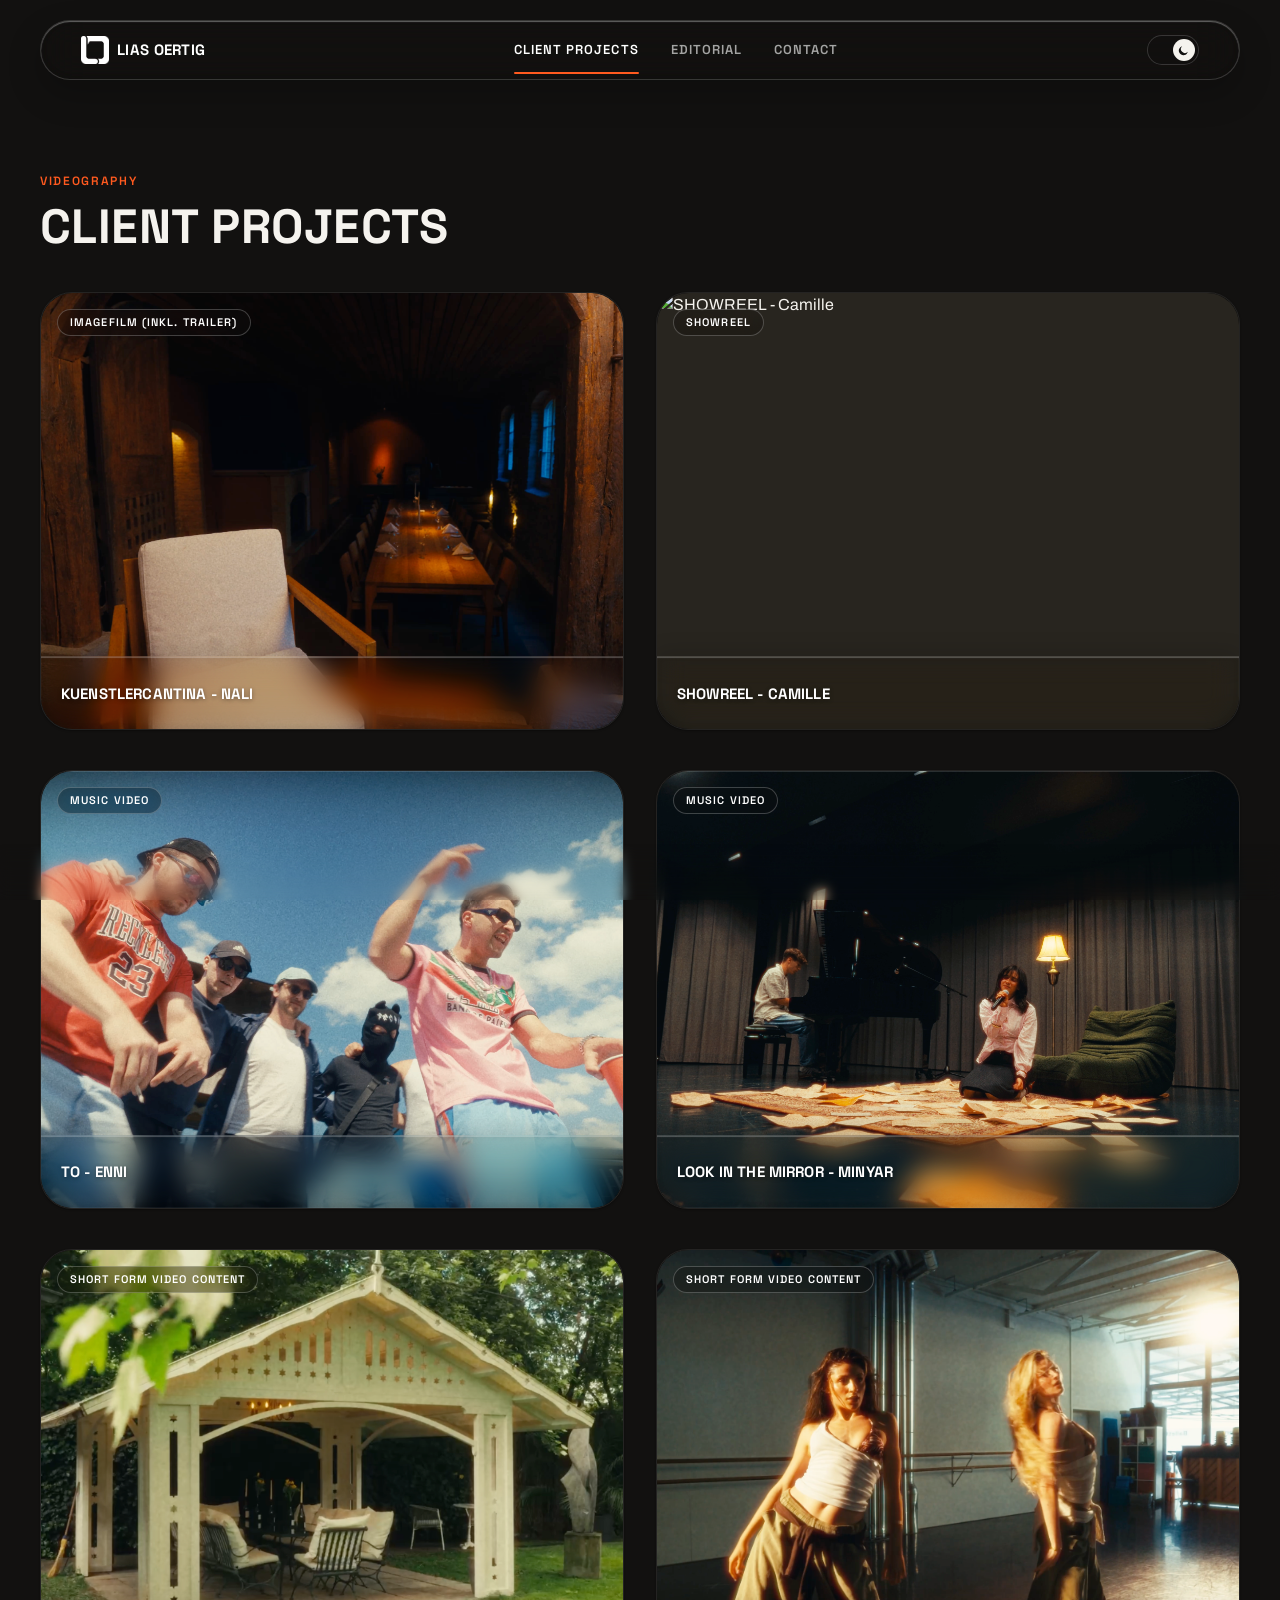
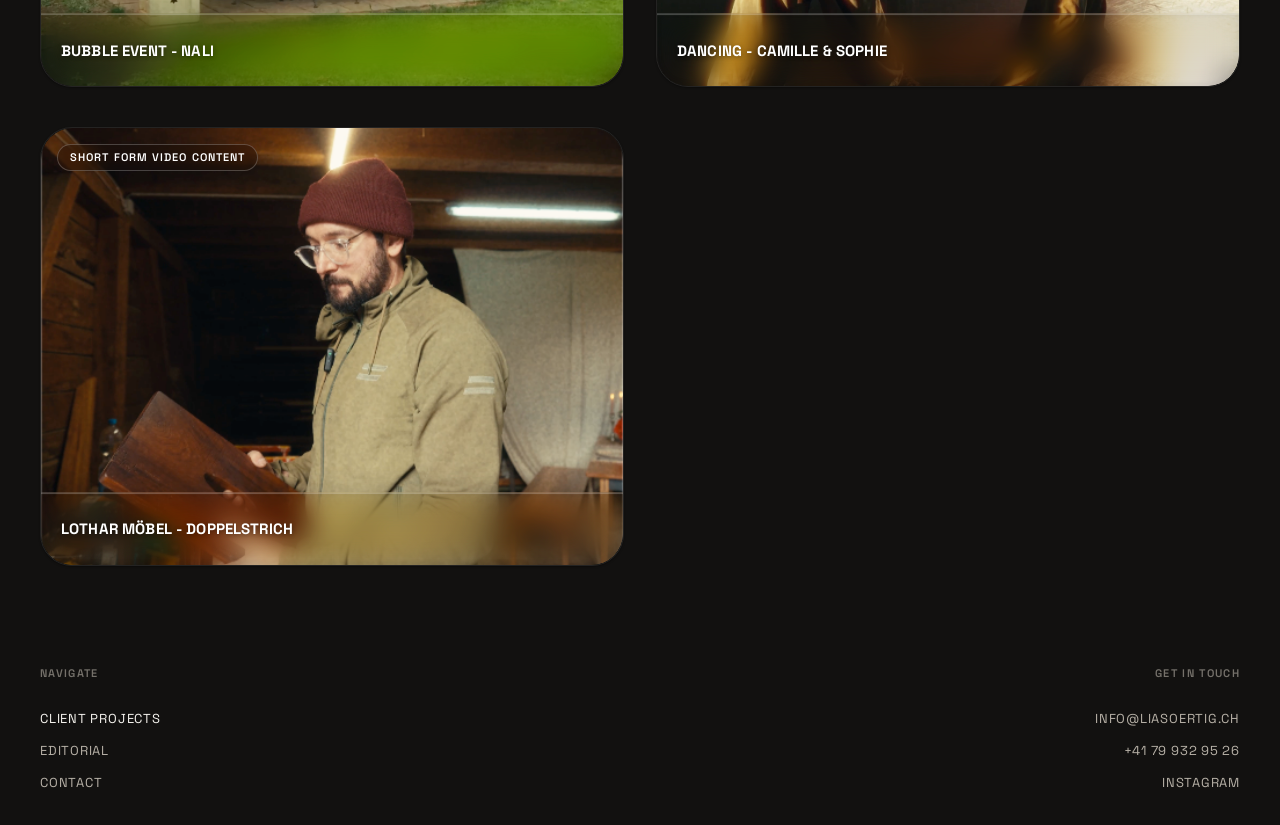
==== client-projects.html @ cf3c3438 "d" ====
<!DOCTYPE html>
<html lang="en">
<head>
<meta charset="UTF-8">
<meta name="viewport" content="width=device-width, initial-scale=1">
<title>Client Projects — Lias Oertig</title>
<meta name="description" content="Client work by Lias Oertig: events, weddings and brand projects.">
<link rel="canonical" href="https://liasoertig.ch/client-projects.html">
<meta property="og:type" content="website">
<meta property="og:title" content="Client Projects — Lias Oertig">
<meta property="og:description" content="Client work by Lias Oertig: events, weddings and brand projects.">
<meta property="og:url" content="https://liasoertig.ch/client-projects.html">
<meta property="og:image" content="https://liasoertig.ch/assets/posters/kuenstlercantina-trailer-hero-poster.jpg">
<meta name="twitter:card" content="summary_large_image">
<meta name="twitter:title" content="Client Projects — Lias Oertig">
<meta name="twitter:description" content="Client work by Lias Oertig: events, weddings and brand projects.">
<meta name="twitter:image" content="https://liasoertig.ch/assets/posters/kuenstlercantina-trailer-hero-poster.jpg">
<link rel="icon" type="image/png" sizes="32x32" href="assets/favicon/favicon-32.png">
<link rel="icon" type="image/png" sizes="16x16" href="assets/favicon/favicon-16.png">
<link rel="icon" href="assets/favicon/favicon.ico" sizes="any">
<link rel="apple-touch-icon" sizes="180x180" href="assets/favicon/apple-touch-icon.png">
<script>
  // Set the theme before first paint so page navigation never flashes the
  // light-theme background for a frame — the same logic main.js uses.
  (function(){
    try {
      var t = localStorage.getItem("lo-theme") || "dark";
      document.documentElement.setAttribute("data-theme", t);
    } catch(e){
      document.documentElement.setAttribute("data-theme", "dark");
    }
  })();
</script>
<style>
  /* Matches body{background} in style.css — inlined so the very first
     paint (before the external stylesheet loads) is already correct,
     instead of the browser's default white canvas. */
  html{ background:#121110; }
  html[data-theme="light"]{ background:#faf9f6; }
</style>
<link rel="stylesheet" href="css/style.css?v=231">
</head>
<body>

<header class="site-header">
  <div class="wrap">
    <a class="brand" href="index.html">
      <img src="assets/logo/logo-mark-black.png" alt="Lias Oertig logo">
      <span class="brand-name">Lias Oertig</span>
    </a>
    <nav class="main-nav">
      <a href="client-projects.html" class="active">Client Projects</a>
      <a href="editorial.html">Editorial</a>
      <a href="contact.html">Contact</a>
    </nav>
    <div class="header-actions">
      <button class="theme-toggle" aria-label="Toggle dark mode">
        <span class="knob">
          <svg class="icon-sun" viewBox="0 0 24 24" fill="none" stroke-linecap="round" stroke-linejoin="round"><circle cx="12" cy="12" r="4"/><path d="M12 2v2M12 20v2M4.9 4.9l1.4 1.4M17.7 17.7l1.4 1.4M2 12h2M20 12h2M4.9 19.1l1.4-1.4M17.7 6.3l1.4-1.4"/></svg>
          <svg class="icon-moon" viewBox="0 0 24 24"><path d="M20 14.5A8.5 8.5 0 1 1 9.5 4a7 7 0 0 0 10.5 10.5z"/></svg>
        </span>
      </button>
      <button class="nav-toggle" aria-label="Open menu" aria-expanded="false">
        <span></span><span></span><span></span>
      </button>
    </div>
  </div>
</header>

<div class="mobile-nav" id="mobileNav">
  <a href="client-projects.html" class="active">Client Projects</a>
  <a href="editorial.html">Editorial</a>
  <a href="contact.html">Contact</a>
</div>

<main>
  <section class="section">
    <div class="wrap">
      <div class="section-head">
        <p class="eyebrow">Videography</p>
        <h1>Client Projects</h1>
      </div>
      <div class="grid" id="projects-grid"></div>
    </div>
  </section>
</main>

<footer class="site-footer">
  <div class="wrap">
    <div class="footer-top">
      <div class="footer-col">
        <p class="footer-col-label">Navigate</p>
        <div class="footer-links">
          <a href="client-projects.html" class="active">Client Projects</a>
          <a href="editorial.html">Editorial</a>
          <a href="contact.html">Contact</a>
        </div>
      </div>
      <div class="footer-col">
        <p class="footer-col-label">Get in touch</p>
        <div class="footer-links">
          <a href="mailto:info@liasoertig.ch">info@liasoertig.ch</a>
          <a href="tel:+41799329526">+41 79 932 95 26</a>
          <a href="https://instagram.com/liasoertig" target="_blank" rel="noopener">Instagram</a>
        </div>
      </div>
    </div>
  </div>
</footer>

<script src="js/data.js?v=231"></script>
<script src="js/main.js?v=231"></script>
<script>
  PortfolioSite.renderGrid(document.getElementById("projects-grid"), [...PROJECTS].reverse(), { showCategory: true });
</script>
</body>
</html>
---- css/style.css ----
/* ==========================================================================
   Lias Oertig — Portfolio Website
   Vanilla CSS design system (ink/paper/accent, Space Grotesk/Archivo)
   Supports light + dark theme via :root[data-theme="dark"]
   ========================================================================== */

@import url('https://fonts.googleapis.com/css2?family=Space+Grotesk:wght@500;600;700&family=Archivo:wght@400;500;600&display=swap');

/* ---------- Tokens ---------- */
:root{
  /* brand constants (do not flip with theme) */
  --ink-900:#161513;
  --paper-50:#faf9f6;
  --accent-500:#ff5a1f;
  --accent-hover:#e64b13;
  --accent-press:#c73f0e;

  /* semantic surface/text tokens — flip with data-theme */
  --surface-0:#faf9f6;   /* page background */
  --surface-1:#faf9f6;   /* card / header / modal background */
  --surface-2:#f2f0ea;   /* subtle alt background (image placeholders, pills) */
  --text-1:#161513;      /* primary text */
  --text-2:#3a3733;      /* secondary / muted text */
  --text-max:#000000;    /* pure black/white, used where max contrast matters (e.g. floating nav) */
  --edge-a: rgba(22,21,19,0.08);
  --edge-b: rgba(22,21,19,0.14);
  --glass-rgb: 250,249,246;
  --shadow-sm: 0 1px 2px rgba(22,21,19,0.06);
  --shadow-md: 0 6px 20px rgba(22,21,19,0.08);
  --shadow-lg: 0 18px 48px rgba(22,21,19,0.16);
  --scrim: rgba(18,17,16,0.86);

  /* type */
  --font-display: 'Space Grotesk', 'Helvetica Neue', Arial, sans-serif;
  --font-body: 'Archivo', 'Helvetica Neue', Arial, sans-serif;

  /* spacing (4px scale) */
  --sp-1:4px; --sp-2:8px; --sp-3:12px; --sp-4:16px; --sp-5:20px; --sp-6:24px;
  --sp-8:32px; --sp-10:40px; --sp-12:48px; --sp-16:64px; --sp-20:80px; --sp-24:96px;

  /* radius */
  --r-sm:8px; --r-md:14px; --r-lg:22px; --r-xl:32px; --r-pill:999px;

  /* motion */
  --ease-ui: cubic-bezier(0.4,0,0.2,1);
  --ease-in: cubic-bezier(0.16,1,0.3,1);
  --dur-fast:150ms; --dur-med:280ms;

  --content-max:1440px;
  color-scheme: light;
}

:root[data-theme="dark"]{
  --surface-0:#121110;
  --surface-1:#1c1a17;
  --surface-2:#28251f;
  --text-1:#f5f3ee;
  --text-2:#b7b1a7;
  --text-max:#ffffff;
  --edge-a: rgba(255,255,255,0.08);
  --edge-b: rgba(255,255,255,0.16);
  --glass-rgb: 18,17,16;
  --shadow-sm: 0 1px 2px rgba(0,0,0,0.35);
  --shadow-md: 0 10px 28px rgba(0,0,0,0.45);
  --shadow-lg: 0 24px 60px rgba(0,0,0,0.55);
  --scrim: rgba(6,6,5,0.88);
  color-scheme: dark;
}

*,*::before,*::after{ box-sizing:border-box; }
html{
  scroll-behavior:smooth;
  scrollbar-width:thin;
  scrollbar-color:var(--edge-b) transparent;
  overflow-x:hidden;
}
::-webkit-scrollbar{ width:10px; height:10px; }
::-webkit-scrollbar-track{ background:transparent; }
::-webkit-scrollbar-thumb{
  background-color:var(--edge-b);
  border-radius:var(--r-pill);
  border:2px solid var(--surface-0);
  background-clip:padding-box;
}
::-webkit-scrollbar-thumb:hover{ background-color:var(--text-2); }
body{
  margin:0;
  background:var(--surface-0);
  color:var(--text-1);
  font-family:var(--font-body);
  font-size:16px;
  line-height:1.55;
  -webkit-font-smoothing:antialiased;
  transition:background var(--dur-med) var(--ease-ui), color var(--dur-med) var(--ease-ui);
}
img{ max-width:100%; display:block; }
a{ color:inherit; text-decoration:none; }
ul{ margin:0; padding:0; list-style:none; }
button{ font-family:inherit; cursor:pointer; }

h1,h2,h3,h4{
  font-family:var(--font-display);
  text-transform:uppercase;
  letter-spacing:0.01em;
  line-height:1.02;
  margin:0;
  font-weight:700;
  color:var(--text-1);
}

.eyebrow{
  font-family:var(--font-display);
  text-transform:uppercase;
  letter-spacing:0.14em;
  font-size:12px;
  font-weight:600;
  color:var(--accent-500);
}

.wrap{
  max-width:var(--content-max);
  margin:0 auto;
  padding-left:var(--sp-6);
  padding-right:var(--sp-6);
}
@media (min-width:900px){
  .wrap{ padding-left:var(--sp-10); padding-right:var(--sp-10); }
}

/* ---------- Header ---------- */
/* Apple-style floating liquid-glass pill — fixed above every page,
   always visible (no auto-hide), translucent + blurred + a thin
   specular highlight so it reads as glass over whatever scrolls under it. */
.site-header{
  position:fixed; z-index:70;
  top:20px; left:50%; transform:translateX(-50%);
  width:calc(100% - 40px); max-width:1200px;
  border-radius:999px;
  border:1px solid var(--edge-b);
  background:rgba(var(--glass-rgb),0.14);
  backdrop-filter:blur(24px) saturate(180%);
  -webkit-backdrop-filter:blur(24px) saturate(180%);
  box-shadow:
    inset 0 1px 1px rgba(255,255,255,0.35),
    inset 0 -1px 6px rgba(0,0,0,0.08),
    0 14px 34px rgba(0,0,0,0.22);
  transition:background var(--dur-med) var(--ease-ui), border-color var(--dur-med) var(--ease-ui);
}
.site-header .wrap{
  display:flex; align-items:center; justify-content:space-between;
  height:58px;
  gap:var(--sp-4);
}
.brand{ display:flex; align-items:center; gap:var(--sp-2); }
.brand img{ height:28px; width:auto; }
:root[data-theme="dark"] .brand img{ filter:invert(1) brightness(1.6); }
.brand-name{ font-family:var(--font-display); font-weight:700; letter-spacing:0.02em; text-transform:uppercase; font-size:15px; color:var(--text-max); }

.main-nav{ display:flex; align-items:center; gap:var(--sp-8); }
.main-nav a{
  font-family:var(--font-display);
  font-size:13px; font-weight:600; text-transform:uppercase; letter-spacing:0.08em;
  padding:var(--sp-2) 0;
  position:relative;
  color:var(--text-max); opacity:0.62;
  transition:opacity var(--dur-fast) var(--ease-ui);
}
.main-nav a:hover, .main-nav a.active{ opacity:1; }
.main-nav a.active::after{
  content:''; position:absolute; left:0; right:0; bottom:-6px; height:2px; background:var(--accent-500); border-radius:2px;
}
.header-actions{ display:flex; align-items:center; gap:var(--sp-4); }
.nav-toggle{
  display:none;
  width:44px; height:44px;
  flex-direction:column;
  align-items:center; justify-content:center;
  gap:5px;
  border-radius:var(--r-pill);
  border:1px solid var(--edge-b);
  background:rgba(var(--glass-rgb),0.5);
  backdrop-filter:blur(10px); -webkit-backdrop-filter:blur(10px);
  padding:0;
  flex-shrink:0;
}
/* Fixed line count via gap (not margins) — margin math against the button's
   fixed height was overflowing its own box and made the lines invisible. */
.nav-toggle span{ display:block; width:20px; height:2px; margin:0; background:var(--text-max); border-radius:2px; flex-shrink:0; }

/* Content needs to clear the floating pill since it's out of flow — except
   on the hero page, where the full-bleed stage is meant to run all the
   way to the top and show through/behind the glass nav. */
main{ padding-top:96px; }
body:has(.hero-pin) main{ padding-top:0; }

@media (max-width:700px){
  /* Bottom nav bar on mobile — thumb-reach is easier at the bottom of the
     screen than stretching up to a top corner. */
  .site-header{ top:auto; bottom:12px; width:calc(100% - 24px); }
  .site-header .wrap{ height:54px; }
  main{ padding-top:0; padding-bottom:84px; }
  /* Pages with a footer hand the pill-clearance job to the footer's own
     bottom padding instead (see .site-footer below), so main just needs a
     small gap here, not the full 84px buffer. */
  body:has(.grid) main, body:has(.contact-list) main{ padding-bottom:var(--sp-3); }
}

/* The fullscreen mobile menu is a plain, standalone element — NOT nested
   inside .site-header — on purpose. .site-header uses backdrop-filter,
   which (like transform/filter) makes an element the containing block for
   any position:fixed descendant. A fixed, inset:0 child of that header
   would resolve "fullscreen" against the header's own small pill box
   instead of the viewport, shrinking the menu down to almost nothing and
   making it unusable. Keeping .mobile-nav a sibling of .site-header avoids
   that trap entirely. */
@media (max-width:760px){
  .main-nav{ display:none; }
  .mobile-nav{
    display:flex;
    position:fixed; inset:0;
    background:rgba(var(--glass-rgb),0.92);
    backdrop-filter:blur(24px) saturate(180%);
    -webkit-backdrop-filter:blur(24px) saturate(180%);
    /* Links sit bottom-right, near the thumb, instead of top-left — same
       reasoning as the bottom navbar itself. */
    flex-direction:column; align-items:flex-end; justify-content:flex-end;
    gap:var(--sp-6);
    padding:var(--sp-8) var(--sp-6) 100px;
    transform:translateX(100%);
    transition:transform var(--dur-med) var(--ease-ui);
    z-index:65;
  }
  .mobile-nav.is-open{ transform:translateX(0); }
  .mobile-nav a{
    font-family:var(--font-display);
    font-size:20px; font-weight:600; text-transform:uppercase; letter-spacing:0.08em;
    text-align:right;
    position:relative;
    color:var(--text-max); opacity:0.62;
  }
  .mobile-nav a:hover, .mobile-nav a.active{ opacity:1; }
  .mobile-nav a.active::after{
    content:''; position:absolute; left:0; right:0; bottom:-6px; height:2px; background:var(--accent-500); border-radius:2px;
  }
  .nav-toggle{ display:flex; }
}
@media (min-width:761px){
  .mobile-nav{ display:none; }
}

/* ---------- Theme toggle (glass pill) ---------- */
.theme-toggle{
  position:relative;
  width:52px; height:30px;
  border-radius:var(--r-pill);
  border:1px solid var(--edge-b);
  background:rgba(var(--glass-rgb),0.5);
  backdrop-filter:blur(10px);
  -webkit-backdrop-filter:blur(10px);
  display:flex; align-items:center;
  padding:3px;
  flex-shrink:0;
  transition:background var(--dur-fast) var(--ease-ui);
}
.theme-toggle .knob{
  width:22px; height:22px; border-radius:50%;
  background:var(--text-1);
  display:flex; align-items:center; justify-content:center;
  transform:translateX(0);
  transition:transform var(--dur-med) var(--ease-in), background var(--dur-fast) var(--ease-ui);
}
:root[data-theme="dark"] .theme-toggle .knob{ transform:translateX(22px); }
.theme-toggle .knob svg{
  width:13px; height:13px; stroke:var(--surface-0); fill:none; stroke-width:2;
}
.theme-toggle .knob .icon-moon{ display:none; fill:var(--surface-0); stroke:none; }
:root[data-theme="dark"] .theme-toggle .knob .icon-sun{ display:none; }
:root[data-theme="dark"] .theme-toggle .knob .icon-moon{ display:block; }

/* ---------- Buttons / Tags ---------- */
.btn{
  display:inline-flex; align-items:center; justify-content:center; gap:var(--sp-2);
  font-family:var(--font-display); font-weight:600; font-size:13px; text-transform:uppercase; letter-spacing:0.08em;
  padding:var(--sp-3) var(--sp-6);
  border-radius:var(--r-pill);
  border:1px solid transparent;
  transition:transform var(--dur-fast) var(--ease-ui), background var(--dur-fast) var(--ease-ui), box-shadow var(--dur-fast) var(--ease-ui);
}
.btn-accent{ background:var(--accent-500); color:#fff; }
.btn-accent:hover{ background:var(--accent-hover); }
.btn-accent:active{ background:var(--accent-press); transform:scale(0.97); }
.btn-ghost{ background:transparent; color:var(--text-1); border-color:var(--edge-b); }
.btn-ghost:hover{ border-color:var(--text-1); }

.tag{
  display:inline-block; font-family:var(--font-display); font-size:11px; font-weight:600; text-transform:uppercase; letter-spacing:0.1em;
  padding:var(--sp-1) var(--sp-3); border-radius:var(--r-pill);
  background:var(--surface-2); color:var(--text-2); border:1px solid var(--edge-a);
}

/* ---------- Hero (minimal) ---------- */
.hero{ padding:var(--sp-16) 0 var(--sp-10); }
.hero-kicker{ margin-bottom:var(--sp-3); }
.hero h1{
  font-size:clamp(28px,4.4vw,52px);
  max-width:22ch;
}

/* ---------- Intro loader (plays once on entry) ---------- */
.site-loader{
  position:fixed; inset:0; z-index:300;
  background:var(--surface-0);
  display:flex; flex-direction:column; align-items:center; justify-content:center;
  gap:var(--sp-6);
  transition:opacity 700ms var(--ease-ui), visibility 700ms;
}
.site-loader.is-hiding{ opacity:0; pointer-events:none; }
.loader-eyebrow{ opacity:0; transform:translateY(8px); transition:opacity 500ms var(--ease-ui), transform 500ms var(--ease-ui); }
.loader-eyebrow.show{ opacity:1; transform:translateY(0); }

.loader-word{
  position:relative;
  display:flex; align-items:center; justify-content:center;
  font-family:var(--font-display); font-weight:700; text-transform:uppercase;
  font-size:clamp(44px,11.5vw,190px);
  letter-spacing:-0.01em; line-height:0.92;
  color:var(--text-1);
}
.lw-half{
  display:inline-block;
  opacity:0;
  transition:opacity 500ms var(--ease-ui);
}
.lw-half.show{ opacity:1; }

/* A single card sits in the gap between LIAS and OERTIG and rapidly flashes
   through real work photos, then shrinks away — the words close the gap
   themselves as this flex item collapses, no separate "join" animation needed. */
.loader-flash{
  position:relative;
  flex-shrink:0;
  width:0; margin:0;
  aspect-ratio:4/5;
  border-radius:var(--r-sm);
  overflow:hidden;
  box-shadow:var(--shadow-lg);
  opacity:0;
  transition:width 550ms var(--ease-in), margin 550ms var(--ease-in), opacity 250ms var(--ease-ui);
}
.loader-flash.show{
  width:clamp(90px,11vw,150px);
  margin:0 clamp(10px,1.6vw,22px);
  opacity:1;
}
.loader-flash img{
  position:absolute; inset:0; width:100%; height:100%; object-fit:cover;
}

.loader-bottom{
  display:flex; gap:var(--sp-8); flex-wrap:wrap; justify-content:center;
  font-family:var(--font-display); font-size:11px; letter-spacing:0.1em; text-transform:uppercase;
  color:var(--text-2);
  opacity:0; transition:opacity 500ms var(--ease-ui);
}
.loader-bottom.show{ opacity:1; }
@media (max-width:700px){
  /* Photographer / Videographer / Established in 2021 — drop this line on
     mobile, where the loader has much less vertical room to breathe and
     the wordmark itself already carries the moment fine on its own. */
  .loader-bottom{ display:none; }
}

.page-content{ position:relative; }

/* ---------- Hero — two full-bleed slides (Projects / Photography) that   */
/* cross-fade + blur + slide horizontally into each other as you scroll,   */
/* modeled on a sliding-showcase reference. Visible/static by default so   */
/* the hero degrades gracefully to a plain full-bleed Projects slide if    */
/* JS is blocked or slow. ---------------------------------------------- */
.hero-pin{
  position:relative;
  /* Short scroll-through distance on purpose: only a few wheel notches
     should be needed to pass the halfway point, at which point the existing
     scroll-settle snap (see scheduleSnap() in main.js) takes over and
     completes the transition to the Editorial slide on its own. */
  height:145vh; height:145svh;
}
.hero-stage{
  position:sticky; top:0;
  height:100vh; height:100svh;
  overflow:hidden;
  background:var(--surface-0);
  transition:background var(--dur-med) var(--ease-ui);
}
.hero-frame{
  position:absolute; inset:64px;
  border-radius:28px;
  overflow:hidden;
  --hero-gap:24px;
}
@media (max-width:700px){
  /* Mobile ditches the pinned scroll-slide effect (it's the fullscreen
     sticky-stage animation used on desktop) for two plain cards stacked
     vertically — Client Projects on top, Editorial below — scrolled with
     the rest of the page instead of a pinned/swipe interaction. The whole
     stack is stretched via flex to fill the available screen height (minus
     the bottom nav-pill clearance main already reserves) so the two cards
     grow to use the space instead of leaving it empty below them. */
  .hero-pin{ height:auto; min-height:calc(100svh - 84px); display:flex; flex-direction:column; }
  .hero-stage{
    position:static; height:auto; overflow:visible; background:none;
    flex:1 1 auto; min-height:0;
    display:flex; flex-direction:column;
  }
  .hero-frame{
    position:static; inset:auto;
    display:flex; flex-direction:column; gap:12px;
    padding:16px;
    border-radius:0;
    flex:1 1 auto; min-height:0;
  }
}
.hero-slide{
  position:absolute; top:0; bottom:0;
  left:calc(var(--hero-gap) / 2); right:calc(var(--hero-gap) / 2);
  display:block;
  border-radius:20px;
  overflow:hidden;
  will-change:transform;
}
@media (max-width:700px){
  /* Extra-specific selectors (.hero-frame .hero-slide--x) are needed here,
     not just .hero-slide — .hero-slide--projects/--photography below set
     transform/pointer-events unconditionally at the same specificity as a
     bare ".hero-slide" media-query rule, and being later in the file they'd
     otherwise win and leave the Editorial card transformed off-screen. */
  .hero-frame .hero-slide{
    position:relative; top:auto; bottom:auto; left:auto; right:auto;
    border-radius:14px;
    /* Each card grows to fill its equal share of whatever height the frame
       has available (capped at 4:3 so they never get too tall/slab-like)
       instead of a fixed aspect-ratio. A concrete min-height floor is a
       safety net — without it, a nested auto-height flex chain collapsing
       to 0 anywhere upstream would leave the video in a zero-height box,
       which looks exactly like "the video won't load" even though it is. */
    flex:1 1 0;
    min-height:180px;
    max-height:75vw;
    height:auto;
    aspect-ratio:auto;
    z-index:auto;
  }
  .hero-frame .hero-slide--projects,
  .hero-frame .hero-slide--photography{
    transform:none;
    pointer-events:auto;
  }
}
.hero-slide--projects{
  z-index:2;
  transform:translateX(0px);
}
.hero-slide--photography{
  z-index:3;
  transform:translateX(100%);
  pointer-events:none;
}
.hero-slide-media{ position:absolute; inset:0; overflow:hidden; }
.hero-slide-media img,
.hero-slide-media video{
  position:absolute; inset:0; width:100%; height:100%; object-fit:cover;
}
.hero-slide-overlay{
  position:absolute; inset:0; z-index:1;
  background:linear-gradient(200deg, rgba(255,90,31,0) 30%, rgba(255,90,31,0.22) 100%),
             linear-gradient(0deg, rgba(12,11,10,0.82) 0%, rgba(12,11,10,0.1) 45%, rgba(12,11,10,0.3) 100%);
}
.hero-corner{
  position:absolute; z-index:2;
  width:26px; height:26px;
  display:flex; align-items:center; justify-content:center;
  font-family:var(--font-display); font-size:20px; font-weight:400;
  color:rgba(255,255,255,0.55);
}
.hero-corner--tl{ top:var(--sp-6); left:var(--sp-6); }
.hero-corner--tr{ top:var(--sp-6); right:var(--sp-6); }
.hero-corner--bl{ bottom:var(--sp-6); left:var(--sp-6); }
.hero-corner--br{ bottom:var(--sp-6); right:var(--sp-6); }
.hero-slide-caption{
  position:absolute; z-index:2; left:var(--sp-8);
  /* Caps how wide the title row is allowed to grow (long titles still wrap
     instead of overflowing the slide), but align-items:flex-start below
     keeps the row itself sized to its own content rather than stretching
     to fill this whole width — on a near-viewport-wide hero slide, letting
     it stretch (the previous approach) put the arrow visually detached,
     almost a slide's-width away from the title text. */
  right:var(--sp-8);
  bottom:108px;
  display:flex; flex-direction:column; align-items:flex-start; gap:2px;
}
/* The huge display font's "P"/"PH" glyphs carry noticeably more built-in
   left-side bearing than the small eyebrow's letters, so at this scale the
   two visually don't share a left edge even though both sit flush in the
   same container — nudge the eyebrow right to match what the eye expects. */
.hero-slide-eyebrow{ color:rgba(255,255,255,0.85); margin-left:clamp(3px, 0.7vw, 10px); }
.hero-slide-title{
  font-size:clamp(48px,9vw,140px);
  color:#fff;
  line-height:0.92; letter-spacing:-0.01em;
  /* Flex items default to a min-width equal to their own content's natural
     width, which can stop them from ever wrapping/shrinking inside the
     row — same fix as .card-title-glass h3 uses for the same reason. */
  min-width:0;
}
/* Same orange arrow badge as the project/photography grid cards (.arrow,
   defined above near .card-title-glass) — reused here so the two hero
   tiles read as clickable the same way the smaller cards do. On the grid
   cards, space-between reads fine because the card itself is narrow; the
   hero frame is nearly viewport-wide, so stretching this row across the
   whole thing (space-between's old job) stranded the arrow almost a full
   slide-width away from the title. Now that .hero-slide-caption doesn't
   stretch this row to full width (align-items:flex-start there), the row
   is only as wide as title+gap+arrow, so justify-content has no real work
   left to do — kept as flex-start for clarity. */
.hero-slide-title-row{
  display:flex; align-items:center; justify-content:flex-start; gap:var(--sp-4);
}
/* Always visible here — unlike the grid cards (which reveal on hover), the
   hero tiles are big enough that a hover-only arrow felt too subtle, and on
   touch devices there's no hover at all to reveal it with anyway. */
.hero-slide .arrow{ opacity:1; transform:translateX(0); background:var(--accent-500); border-color:var(--accent-500); }
@media (min-width:701px){
  /* Photography peeks Projects in on the LEFT edge once it's the active
     slide (see the clip-path math in initHeroSlides()/update() in main.js)
     — that reveal strip is roughly 5% of the frame's width, well past the
     plain --sp-8 offset every other caption uses, so the title started
     right on top of the clipped seam instead of clear of it. Only this
     slide needs the extra room; Projects peeks on the right instead, well
     away from its own left-aligned caption. */
  .hero-slide--photography .hero-slide-caption{ left:calc(var(--sp-8) + 6vw); }
}
@media (max-width:700px){
  .hero-slide-caption{ left:var(--sp-5); right:var(--sp-5); bottom:var(--sp-4); }
  /* The "+" corner marks were a desktop-only decorative touch — on the
     smaller mobile cards they just added clutter, so hide them entirely. */
  .hero-corner{ display:none; }
}

/* ---------- Section ---------- */
.section{ padding:var(--sp-16) 0; }
/* Grid pages (Client Projects / Editorial) already hand off to the footer's
   own generous top padding right after — stacking the section's full
   bottom padding on top of that just left a dead gap under the last card. */
.section:has(.grid), .section:has(.contact-list){ padding-bottom:var(--sp-6); }
@media (max-width:700px){
  /* The navbar sits at the bottom of the screen on mobile now, so there's
     no floating pill at the top competing for space — the old top padding
     just left a big empty gap above the page title. */
  .section{ padding-top:var(--sp-8); }
  .section:has(.grid), .section:has(.contact-list){ padding-bottom:var(--sp-4); }
}
.section-head{ margin-bottom:var(--sp-10); }
.section-head h1{ font-size:clamp(30px,4.5vw,48px); }
.section-head p.lead{ font-family:var(--font-body); text-transform:none; font-size:17px; color:var(--text-2); margin-top:var(--sp-3); max-width:60ch; }

/* ---------- Contact page ---------- */
.contact-section{ position:relative; overflow:hidden; }
/* Subtle mouse-follow glass highlight, contained to this section only —
   JS sets --mx/--my from the mousemove position on hover. */
.contact-section::before{
  content:""; position:absolute; inset:0; z-index:0; pointer-events:none;
  background:radial-gradient(600px circle at var(--mx,50%) var(--my,50%), rgba(var(--glass-rgb),0.4), transparent 60%);
  opacity:0; transition:opacity 500ms var(--ease-ui);
}
.contact-section:hover::before{ opacity:1; }
.contact-section .wrap{ position:relative; z-index:1; }

.availability{
  display:inline-flex; align-items:center; gap:var(--sp-2);
  margin-top:var(--sp-5);
  font-family:var(--font-display); font-size:12px; font-weight:600; text-transform:uppercase; letter-spacing:0.08em;
  color:var(--text-2);
}
.availability-dot{
  width:8px; height:8px; border-radius:50%; background:#4ade80; flex-shrink:0;
  animation:availability-pulse 2.2s ease-out infinite;
}
@keyframes availability-pulse{
  0%{ box-shadow:0 0 0 0 rgba(74,222,128,0.5); }
  70%{ box-shadow:0 0 0 8px rgba(74,222,128,0); }
  100%{ box-shadow:0 0 0 0 rgba(74,222,128,0); }
}

.contact-list{ margin-top:var(--sp-12); border-top:1px solid var(--edge-a); }
.contact-row{
  position:relative;
  display:flex; align-items:center; gap:var(--sp-6);
  padding:var(--sp-8) 0;
  border-bottom:1px solid var(--edge-a);
  transition:padding-left 350ms var(--ease-ui);
}
.contact-row-index{
  font-family:var(--font-display); font-size:13px; color:var(--text-2); flex-shrink:0; width:26px;
}
.contact-row-main{ display:flex; flex-direction:column; gap:var(--sp-1); flex:1; min-width:0; }
.contact-row-label{ font-family:var(--font-display); font-size:12px; font-weight:600; text-transform:uppercase; letter-spacing:0.08em; color:var(--text-2); }
.contact-row-value{
  font-size:clamp(22px,4vw,40px); font-family:var(--font-display); letter-spacing:-0.01em;
  transition:color 300ms var(--ease-ui);
}
.contact-row .arrow{
  width:44px; height:44px; border-radius:var(--r-pill); border:1px solid var(--edge-b);
  display:flex; align-items:center; justify-content:center; flex-shrink:0;
  opacity:0; transform:translateX(-8px);
  transition:opacity 300ms var(--ease-ui), transform 300ms var(--ease-ui), background 300ms var(--ease-ui), border-color 300ms var(--ease-ui);
}
.contact-row .arrow svg{ width:16px; height:16px; stroke:var(--text-1); transition:stroke 200ms var(--ease-ui); }
.contact-row:hover{ padding-left:var(--sp-4); }
.contact-row:hover .contact-row-value{ color:var(--accent-500); }
.contact-row:hover .arrow{ opacity:1; transform:translateX(0); background:var(--accent-500); border-color:var(--accent-500); }
.contact-row:hover .arrow svg{ stroke:#fff; }

.copy-btn{
  position:relative; flex-shrink:0;
  width:40px; height:40px; border-radius:var(--r-pill);
  border:1px solid var(--edge-b); background:transparent; color:var(--text-2);
  display:flex; align-items:center; justify-content:center;
  cursor:pointer;
  transition:border-color 200ms var(--ease-ui), color 200ms var(--ease-ui);
}
.copy-btn:hover{ border-color:var(--text-1); color:var(--text-1); }
.copy-btn svg{ width:16px; height:16px; }
.copy-btn .icon-check{ display:none; }
.copy-btn.is-copied .icon-copy{ display:none; }
.copy-btn.is-copied .icon-check{ display:block; }
.copy-btn.is-copied{ border-color:#4ade80; color:#4ade80; }
.copy-tip{
  position:absolute; bottom:calc(100% + var(--sp-2)); left:50%; transform:translateX(-50%) translateY(4px);
  font-family:var(--font-display); font-size:11px; font-weight:600; text-transform:uppercase; letter-spacing:0.06em;
  background:var(--text-1); color:var(--surface-1);
  padding:var(--sp-1) var(--sp-3); border-radius:var(--r-pill);
  opacity:0; pointer-events:none;
  transition:opacity 200ms var(--ease-ui), transform 200ms var(--ease-ui);
  white-space:nowrap;
}
.copy-btn.is-copied .copy-tip{ opacity:1; transform:translateX(-50%) translateY(0); }

@media (max-width:640px){
  .contact-row{ gap:var(--sp-3); }
  .contact-row-index{ display:none; }
  .contact-row .arrow{ display:none; }
}

/* ---------- Grid / Cards (minimalist) ---------- */
.grid{
  display:grid; grid-template-columns:1fr; gap:var(--sp-10);
}
@media (min-width:700px){ .grid{ grid-template-columns:1fr 1fr; gap:var(--sp-10) var(--sp-8); } }

.card{
  position:relative;
  background:transparent;
  border:1px solid var(--edge-a);
  border-radius:var(--r-xl);
  box-shadow:var(--shadow-sm);
  overflow:hidden;
  cursor:pointer;
  transform:scale(1);
  /* iOS Safari flickers backdrop-filter descendants (the liquid-glass
     title panel) while this element is both scaling and scrolling —
     forcing it onto its own stable compositing layer stops the repaint
     flash. The old -webkit-mask-image radial-gradient hack used to live
     here for corner-clipping, but .card-media now clips its own corners
     directly (see below), so the mask was both redundant and very likely
     the actual source of the flicker — mask-image is a known trigger for
     this exact iOS repaint bug when combined with a transform. */
  -webkit-backface-visibility:hidden; backface-visibility:hidden;
  transition:box-shadow 450ms var(--ease-ui), border-color var(--dur-med) var(--ease-ui), transform 350ms var(--ease-ui);
}
/* Real hover only — on touch devices tapping a card would otherwise also
   trigger :hover (and stick until you tap elsewhere), which fought with the
   scroll-driven .is-inview highlight below. */
@media (hover:hover) and (pointer:fine){
  .card:hover{
    box-shadow:var(--shadow-lg);
    border-color:var(--edge-b);
    transform:scale(1.03);
    z-index:2;
  }
}
.card.is-inview{
  box-shadow:var(--shadow-lg);
  border-color:var(--edge-b);
  transform:scale(1.03);
  z-index:2;
}
.card-media{
  position:relative; aspect-ratio:4/3; overflow:hidden; background:var(--surface-2);
  /* Clip in its own box (matching .card's radius) so the glass panel below
     — positioned relative to this exact box — is guaranteed to sit flush
     with the image's rounded corners instead of relying on the parent
     .card's separate clip-mask, which left a hairline gap at the corners. */
  border-radius:var(--r-xl);
}
.card-media img{
  position:absolute; inset:0; width:100%; height:100%; object-fit:cover;
}
/* Category tag stays as its own floating glass bubble, top-left of the image. */
.card-tag{
  position:absolute; top:var(--sp-4); left:var(--sp-4); z-index:2;
  background:rgba(var(--glass-rgb),0.4);
  backdrop-filter:blur(10px) saturate(180%);
  -webkit-backdrop-filter:blur(10px) saturate(180%);
  border-color:rgba(255,255,255,0.22);
  color:#fff;
}

/* Title sits as a liquid-glass panel fused into the bottom sixth of the
   image — full width of the photo, rounded only at the bottom so it reads
   as part of the same rounded-rect as the image itself. */
.card-title-glass{
  position:absolute; left:0; right:0; bottom:0; z-index:2;
  height:16.6667%; min-height:56px;
  display:flex; flex-direction:column; justify-content:center;
  padding:0 var(--sp-5);
  border-radius:0 0 var(--r-xl) var(--r-xl);
  background:rgba(var(--glass-rgb),0.14);
  backdrop-filter:blur(14px) saturate(180%);
  -webkit-backdrop-filter:blur(14px) saturate(180%);
  border-top:1px solid rgba(255,255,255,0.16);
  box-shadow:
    inset 0 1px 1px rgba(255,255,255,0.25),
    inset 0 -1px 6px rgba(0,0,0,0.08),
    0 -6px 20px rgba(0,0,0,0.12);
  transition:background var(--dur-med) var(--ease-ui), transform 350ms var(--ease-ui);
}
@media (hover:hover) and (pointer:fine){
  .card:hover .card-title-glass{ background:rgba(var(--glass-rgb),0.22); }
}
.card.is-inview .card-title-glass{ background:rgba(var(--glass-rgb),0.22); }
.card-title-glass-row{
  display:flex; align-items:center; justify-content:space-between; gap:var(--sp-3);
}
.card-title-glass h3{
  font-size:15px; line-height:1.28; letter-spacing:0.01em; color:#fff;
  text-shadow:0 1px 4px rgba(0,0,0,0.4);
  min-width:0;
}
.arrow{
  width:32px; height:32px; border-radius:var(--r-pill); border:1px solid rgba(255,255,255,0.3);
  display:flex; align-items:center; justify-content:center; flex-shrink:0;
  background:rgba(0,0,0,0.15);
  opacity:0; transform:translateX(-4px);
  transition:opacity var(--dur-fast) var(--ease-ui), transform var(--dur-fast) var(--ease-ui), background var(--dur-fast) var(--ease-ui), border-color var(--dur-fast) var(--ease-ui);
}
.arrow svg{ width:14px; height:14px; stroke:#fff; transition:stroke var(--dur-fast) var(--ease-ui); }
@media (hover:hover) and (pointer:fine){
  .card:hover .arrow{ opacity:1; transform:translateX(0); background:var(--accent-500); border-color:var(--accent-500); }
}
.card.is-inview .arrow{ opacity:1; transform:translateX(0); background:var(--accent-500); border-color:var(--accent-500); }

/* ---------- Footer (always an inverse dark block, both themes) ---------- */
.site-footer{
  background:var(--surface-0); color:var(--text-1);
  padding:var(--sp-16) 0 var(--sp-8);
  transition:background var(--dur-med) var(--ease-ui), color var(--dur-med) var(--ease-ui);
}
@media (max-width:700px){
  .site-footer{
    /* Less air above (the section right before it is already tight), but
       more below — the bottom nav pill is fixed over the very bottom of
       the screen and would otherwise sit on top of the last footer line. */
    padding:var(--sp-8) 0 84px;
  }
}
.footer-top{
  /* Nav + contact columns sit side by side on every screen size, spread to
     the full width so Navigate is flush against the left edge and Get in
     touch flush against the right — not just grouped together off-center. */
  display:flex; flex-direction:row; flex-wrap:wrap; align-items:flex-start;
  justify-content:space-between; gap:var(--sp-8);
}
@media (min-width:760px){
  .footer-top{ gap:var(--sp-16); }
}
.footer-col{ display:flex; flex-direction:column; gap:var(--sp-4); }
/* Navigate always hugs the left edge of its column, Get in touch always
   hugs the right — independent of breakpoint, so the two columns read as
   mirrored outward alignment whether they're grouped (mobile) or spread
   apart (desktop). */
.footer-col:first-child{ align-items:flex-start; text-align:left; }
.footer-col:last-child{ align-items:flex-end; text-align:right; }
.footer-col-label{
  font-family:var(--font-display); font-size:11px; font-weight:600;
  text-transform:uppercase; letter-spacing:0.12em; color:var(--text-3, var(--text-2));
  opacity:0.6;
}
.footer-links{ display:flex; flex-direction:column; gap:var(--sp-3); }
.footer-links a{
  font-family:var(--font-display); font-size:13px; letter-spacing:0.06em; text-transform:uppercase;
  color:var(--text-2);
  transition:color var(--dur-fast) var(--ease-ui);
}
.footer-links a:hover, .footer-links a.active{ color:var(--text-1); }

/* ---------- Modal / Popup (near-fullpage but still an overlay) ---------- */
.modal-overlay{
  position:fixed; inset:0; z-index:100;
  background:rgba(var(--glass-rgb),0.45);
  backdrop-filter:blur(18px) saturate(140%);
  -webkit-backdrop-filter:blur(18px) saturate(140%);
  display:flex; align-items:center; justify-content:center;
  opacity:0; pointer-events:none;
  transition:opacity 380ms var(--ease-ui);
  padding:var(--sp-6);
}
.modal-overlay.is-open{ opacity:1; pointer-events:auto; }
.modal{
  background:rgba(var(--glass-rgb),0.62);
  backdrop-filter:blur(28px) saturate(180%);
  -webkit-backdrop-filter:blur(28px) saturate(180%);
  border-radius:var(--r-xl);
  width:100%; max-width:1520px;
  height:92vh; max-height:1100px;
  display:flex; flex-direction:column;
  overflow:hidden;
  box-shadow:
    var(--shadow-lg),
    inset 0 1px 1px rgba(255,255,255,0.3),
    inset 0 -1px 6px rgba(0,0,0,0.08);
  border:1px solid var(--edge-a);
  opacity:0;
  transform:translateY(28px) scale(0.94);
  transition:transform 420ms var(--ease-in), opacity 380ms var(--ease-ui);
}
.modal-overlay.is-open .modal{ opacity:1; transform:translateY(0) scale(1); }

.modal-header{
  display:flex; align-items:flex-start; justify-content:space-between;
  padding:var(--sp-6) var(--sp-8) var(--sp-4);
  border-bottom:1px solid var(--edge-a);
  flex-shrink:0;
  background:rgba(var(--glass-rgb),0.7);
  backdrop-filter:blur(10px); -webkit-backdrop-filter:blur(10px);
}
.modal-header h2{ font-size:clamp(22px,2.6vw,32px); }
.modal-header .modal-sub{
  font-family:var(--font-display); text-transform:uppercase; letter-spacing:0.06em;
  color:var(--text-2); font-size:12px; margin-top:var(--sp-2);
}
.modal-close{
  width:40px; height:40px; border-radius:var(--r-pill); border:1px solid var(--edge-b);
  background:rgba(var(--glass-rgb),0.6); backdrop-filter:blur(8px); -webkit-backdrop-filter:blur(8px);
  flex-shrink:0;
  display:flex; align-items:center; justify-content:center;
  transition:background var(--dur-fast) var(--ease-ui);
}
.modal-close:hover{ background:var(--surface-2); }
.modal-close svg{ width:17px; height:17px; stroke:var(--text-1); }

/* touch-action:pan-x pan-y undoes the touch-action:none the background-
   scroll lock puts on <body> while a modal is open (see body.modal-locked
   below) — without this override, that "none" cascades down onto every
   descendant, including the horizontal video carousel, and blocks touch
   swiping inside the popup entirely, not just background scroll. */
.modal-body{ overflow-y:auto; padding:var(--sp-8); flex:1; touch-action:pan-x pan-y; }

/* On small screens the popup takes over the whole viewport instead of
   floating as a card — no rounded corners, no surrounding gap, and it uses
   dvh so mobile browser chrome (address bar) doesn't clip the bottom. */
@media (max-width:700px){
  .modal-overlay{ padding:0; }
  .modal{
    width:100%; max-width:none;
    height:100vh; height:100dvh; max-height:none;
    border-radius:0; border:none;
  }
  /* Title + close button move to the bottom of the sheet on mobile — easier
     to reach with a thumb than a top corner on a full-height popup. */
  .modal-header{
    order:2;
    padding:var(--sp-3) var(--sp-5) var(--sp-5);
    border-bottom:none;
    border-top:1px solid var(--edge-a);
  }
  .modal-body{ order:1; padding:var(--sp-5); }
}

/* ---------- Masonry photo wall ---------- */
.masonry{
  column-count:2; column-gap:var(--sp-3);
}
@media (min-width:900px){ .masonry{ column-count:3; column-gap:var(--sp-4); } }
@media (min-width:1300px){ .masonry{ column-count:4; } }
.masonry button{
  display:block; width:100%; margin:0 0 var(--sp-3); padding:0;
  background:var(--surface-2); border:none; border-radius:var(--r-md);
  overflow:hidden; break-inside:avoid;
  position:relative;
}
@media (min-width:900px){ .masonry button{ margin-bottom:var(--sp-4); } }
.masonry button img{
  width:100%; height:auto; display:block;
  transition:transform 500ms var(--ease-ui), filter var(--dur-fast) var(--ease-ui);
}
.masonry button:hover img{ transform:scale(1.03); filter:brightness(0.92); }

/* ---------- Lightbox (fullscreen photo layer above modal) ---------- */
.lightbox{
  position:fixed; inset:0; z-index:200;
  background:rgba(6,6,5,0.95);
  display:flex; align-items:center; justify-content:center;
  opacity:0; pointer-events:none;
  transition:opacity var(--dur-fast) var(--ease-ui);
}
.lightbox.is-open{ opacity:1; pointer-events:auto; }
.lightbox-stage{
  position:relative; width:100%; height:100%;
  display:flex; align-items:center; justify-content:center;
  padding:var(--sp-10) var(--sp-16);
}
.lightbox-stage img{
  max-width:100%; max-height:100%; width:auto; height:auto;
  object-fit:contain; border-radius:var(--r-sm);
}
.lightbox-close{
  position:absolute; top:var(--sp-6); right:var(--sp-6); z-index:2;
  width:44px; height:44px; border-radius:var(--r-pill);
  background:rgba(255,255,255,0.1); border:1px solid rgba(255,255,255,0.2);
  backdrop-filter:blur(8px); -webkit-backdrop-filter:blur(8px);
  display:flex; align-items:center; justify-content:center;
}
.lightbox-close svg{ width:18px; height:18px; stroke:#fff; }
.lightbox-nav{
  position:absolute; top:0; bottom:0; width:96px; z-index:2;
  display:flex; align-items:center; justify-content:center;
  background:transparent; border:none;
  transition:background var(--dur-fast) var(--ease-ui);
}
.lightbox-nav:hover{ background:rgba(255,255,255,0.06); }
.lightbox-nav.prev{ left:0; } .lightbox-nav.next{ right:0; }
.lightbox-nav svg{ width:26px; height:26px; stroke:#fff; }
.lightbox-count{
  position:absolute; bottom:var(--sp-6); left:50%; transform:translateX(-50%); z-index:2;
  font-family:var(--font-display); font-size:12px; letter-spacing:0.06em; color:#fff;
  background:rgba(255,255,255,0.12); border:1px solid rgba(255,255,255,0.2);
  backdrop-filter:blur(8px); -webkit-backdrop-filter:blur(8px);
  padding:var(--sp-1) var(--sp-4); border-radius:var(--r-pill);
}

html.modal-locked{ overflow:hidden; overscroll-behavior:none; }
/* position:fixed (with JS setting `top` to the negative scroll offset) is what
   actually prevents the page from jumping back to the top when a modal opens
   and closes — overflow:hidden alone doesn't preserve scroll position once the
   scrolling context changes. */
body.modal-locked{
  position:fixed; left:0; right:0; overflow:hidden; touch-action:none;
}

/* ---------- Modal tabs (Photos / Videos) ---------- */
.modal-tabs{
  display:flex; gap:var(--sp-2); margin-bottom:var(--sp-6);
}
.modal-tabs[hidden]{ display:none; }
.modal-tabs button{
  font-family:var(--font-display); font-size:12px; font-weight:600; text-transform:uppercase; letter-spacing:0.08em;
  padding:var(--sp-2) var(--sp-5); border-radius:var(--r-pill);
  background:var(--surface-2); border:1px solid var(--edge-a); color:var(--text-2);
  transition:background var(--dur-fast) var(--ease-ui), color var(--dur-fast) var(--ease-ui);
}
.modal-tabs button.is-active{ background:var(--text-1); color:var(--surface-0); }
.modal-pane{ display:none; }
.modal-pane.is-active{ display:block; }
/* Videos pane centers its content vertically when the clips don't fill the
   popup's full height, instead of sitting flush against the top. */
.modal-pane[data-pane="videos"].is-active{
  display:flex; align-items:center; justify-content:center;
  min-height:100%;
  position:relative;
}
.modal-pane[data-pane="videos"].is-active .video-grid{ width:100%; }

/* Prev/next arrows for the horizontal video carousel (Bubble Event, Dancing,
   etc.). A mouse wheel can't drive this carousel at all: the clips are
   cross-origin YouTube iframes, so while the cursor is over one, the wheel
   event fires inside the iframe's own document and never reaches this
   page's JS — no CSS or JS on our side can see or redirect it. Buttons
   sidestep the problem entirely, since a click on them never happens "over"
   an iframe. Hidden on mobile, where the carousel is a plain touch-swipe
   instead — that already works natively and doesn't hit the iframe issue,
   since same-axis touch scrolling chains across the iframe boundary fine. */
.video-carousel-nav{
  display:none;
  position:absolute; top:50%; z-index:3;
  width:44px; height:44px; margin-top:-22px;
  border-radius:var(--r-pill); border:1px solid var(--edge-b);
  background:rgba(var(--glass-rgb),0.6);
  backdrop-filter:blur(8px); -webkit-backdrop-filter:blur(8px);
  align-items:center; justify-content:center;
  transition:background var(--dur-fast) var(--ease-ui), opacity var(--dur-fast) var(--ease-ui);
}
.video-carousel-nav:hover{ background:var(--surface-2); }
.video-carousel-nav:disabled{ opacity:0.25; pointer-events:none; }
.video-carousel-nav svg{ width:18px; height:18px; stroke:var(--text-1); }
.video-carousel-nav--prev{ left:var(--sp-4); }
.video-carousel-nav--next{ right:var(--sp-4); }
.modal-pane[data-pane="videos"].has-carousel .video-carousel-nav{ display:flex; }
@media (max-width:700px){
  .video-carousel-nav{ display:none !important; }
}
.coming-soon{
  width:100%; text-align:center;
  font-family:var(--font-display); font-size:14px; letter-spacing:0.08em; text-transform:uppercase;
  color:var(--text-2);
}

/* ---------- Custom video player(s) ---------- */
/* Every video gets its own independent, fully-playable box sitting side by
   side in a wrapping row — like the photo wall, rather than one shared
   player fed by a thumbnail strip. Each box adopts the video's own aspect
   ratio once known (set inline via JS on loadedmetadata), so a portrait/
   phone-shot clip gets a tall portrait box instead of a 16:9 letterbox. */
.video-grid{
  display:flex; flex-wrap:wrap; gap:var(--sp-4);
  justify-content:center; align-items:center;
}
/* Wraps the count badge + the player itself so the badge can sit above the
   clip instead of overlaid on top of it — video-player keeps its original
   sizing untouched, video-item just shrink-wraps around it. */
.video-item{
  display:flex; flex-direction:column; align-items:center; gap:var(--sp-2);
  flex:0 0 auto; max-width:100%;
}
.video-player{
  position:relative; border-radius:var(--r-md); overflow:hidden;
  background:var(--ink-900);
  /* A visible edge so adjacent cards read as separate clips instead of
     blending into one another — especially in the mobile carousel, where
     both the gap and the video's own black corners can be the same near-
     black tone as the dark popup background. */
  border:1px solid var(--edge-b);
  aspect-ratio:16/9; /* fallback until the real ratio is known */
  /* The box's only in-flow "content" is absolutely-positioned children (the
     video itself, controls, play button), so it has no intrinsic size to
     grow from — it must get an explicit dimension or it collapses to 0×0.
     Giving it a height (like the portrait variant below) and letting width
     follow via aspect-ratio keeps the real ratio exactly, so no black bars. */
  flex:0 0 auto;
  height:min(78vh, 720px);
  width:auto;
  max-width:100%;
  display:flex; align-items:center; justify-content:center;
}
.video-player.is-portrait{
  /* Portrait/phone-shot clips stay side by side instead of wrapping into a
     wide grid, but grow tall enough to actually use the popup's height
     instead of leaving a large empty gap underneath. */
  flex:0 0 auto;
  height:min(80vh, 860px);
  width:auto;
  max-width:100%;
}
/* Local <video> elements get their real aspect-ratio set inline via JS once
   loadedmetadata fires. YouTube iframes never fire that event, so embedded
   portrait clips (e.g. Shorts) need the 9:16 ratio set explicitly here —
   otherwise the box keeps the base 16:9 fallback and comes out sideways. */
.video-player.is-embed.is-portrait{ aspect-ratio:9/16; }

/* Some projects (e.g. a batch of short portrait clips) opt into the same
   horizontal swipe-carousel treatment on desktop too, instead of wrapping
   into a grid — set via item.videosCarousel in data.js. */
.video-grid.is-carousel{
  flex-wrap:nowrap;
  justify-content:flex-start;
  overflow-x:auto;
  scroll-snap-type:x mandatory;
  -webkit-overflow-scrolling:touch;
  padding-bottom:var(--sp-2);
}
.video-grid.is-carousel .video-item{ scroll-snap-align:center; }

/* On mobile, multiple videos become a horizontal swipe carousel instead of
   stacking vertically — each slide is sized a little narrower than the
   viewport so the next one peeks in at the edge, making it obvious (along
   with the "N / total" badge above) that there's more than one to see. */
@media (max-width:700px){
  .video-grid{
    flex-wrap:nowrap;
    overflow-x:auto;
    scroll-snap-type:x mandatory;
    justify-content:flex-start;
    gap:var(--sp-5);
    margin:0 calc(var(--sp-5) * -1);
    padding:0 var(--sp-5) var(--sp-2);
    -webkit-overflow-scrolling:touch;
    scrollbar-width:none;
  }
  .video-grid::-webkit-scrollbar{ display:none; }
  .video-grid.is-single{
    justify-content:center;
    overflow-x:visible;
  }
  .video-grid.is-single .video-item{
    scroll-snap-align:none;
  }
  .video-item{
    scroll-snap-align:center;
  }
  .video-player{
    height:auto;
    width:85vw;
    max-width:85vw;
  }
  .video-player.is-portrait{
    height:auto;
    width:70vw;
    max-width:70vw;
  }
}
.video-player video{
  position:absolute; inset:0; margin:auto;
  width:100%; height:100%; object-fit:contain;
  display:block; background:#000;
}
.video-player.is-embed iframe{
  position:absolute; inset:0;
  width:100%; height:100%; border:0; display:block; background:#000;
}
/* Position indicator ("2 / 3") shown whenever a tile has more than one
   video — sits above the clip (not overlaid on it) so it never covers the
   video itself, but still makes it obvious there's more to see. */
.vp-count{
  align-self:flex-start;
  font-family:var(--font-display); font-size:11px; font-weight:600; letter-spacing:0.05em;
  color:var(--text-2); background:var(--surface-2);
  padding:var(--sp-1) var(--sp-3); border-radius:var(--r-pill);
  border:1px solid var(--edge-a);
}
.video-player .vp-center{
  position:absolute; inset:0; display:flex; align-items:center; justify-content:center;
  background:rgba(22,21,19,0.15);
  opacity:1; transition:opacity var(--dur-fast) var(--ease-ui);
}
.video-player.is-playing .vp-center{ opacity:0; pointer-events:none; }
.video-player .vp-play-big{
  width:72px; height:72px; border-radius:var(--r-pill);
  background:rgba(250,249,246,0.92);
  display:flex; align-items:center; justify-content:center;
  transition:transform var(--dur-fast) var(--ease-ui);
}
.video-player .vp-play-big:hover{ transform:scale(1.06); }
.video-player .vp-play-big svg{ width:24px; height:24px; fill:var(--ink-900); stroke:none; margin-left:3px; }

.video-player .vp-controls{
  position:absolute; left:0; right:0; bottom:0;
  display:flex; align-items:center; gap:var(--sp-3);
  padding:var(--sp-3) var(--sp-4);
  background:linear-gradient(0deg, rgba(22,21,19,0.85), rgba(22,21,19,0));
  opacity:0; transform:translateY(6px);
  transition:opacity var(--dur-fast) var(--ease-ui), transform var(--dur-fast) var(--ease-ui);
}
.video-player:hover .vp-controls,
.video-player:focus-within .vp-controls,
.video-player.is-paused .vp-controls{ opacity:1; transform:translateY(0); }

.vp-btn{
  width:32px; height:32px; flex-shrink:0; border-radius:var(--r-pill); background:none; border:none;
  display:flex; align-items:center; justify-content:center;
}
.vp-btn svg{ width:16px; height:16px; stroke:#fff; fill:none; }
.vp-btn.vp-play svg{ fill:#fff; stroke:none; }

.vp-time{ font-family:var(--font-display); font-size:11px; color:#fff; letter-spacing:0.03em; flex-shrink:0; min-width:78px; text-align:center; }

.vp-seek{
  -webkit-appearance:none; appearance:none; flex:1; height:4px; border-radius:var(--r-pill);
  background:rgba(250,249,246,0.3); outline:none; cursor:pointer;
}
.vp-seek::-webkit-slider-thumb{
  -webkit-appearance:none; width:12px; height:12px; border-radius:50%; background:var(--accent-500);
  box-shadow:0 0 0 3px rgba(255,90,31,0.25);
}
.vp-seek::-moz-range-thumb{
  width:12px; height:12px; border-radius:50%; background:var(--accent-500); border:none;
}

/* ---------- Frosted glass scroll edges ---------- */
.edge-glass{
  position:fixed; left:0; right:0; z-index:60;
  pointer-events:none;
  backdrop-filter:blur(6px); -webkit-backdrop-filter:blur(6px);
}
.edge-glass-bottom{
  bottom:0; height:56px;
  mask-image:linear-gradient(to top, black, transparent);
  -webkit-mask-image:linear-gradient(to top, black, transparent);
}
/* Hidden on the hero page — it smears across the full-bleed hero image/
   video, which reads as an unwanted blur there. */
body:has(.hero-pin) .edge-glass-bottom{ display:none; }

/* ---------- Utility ---------- */
.visually-hidden{
  position:absolute; width:1px; height:1px; padding:0; margin:-1px;
  overflow:hidden; clip:rect(0,0,0,0); white-space:nowrap; border:0;
}
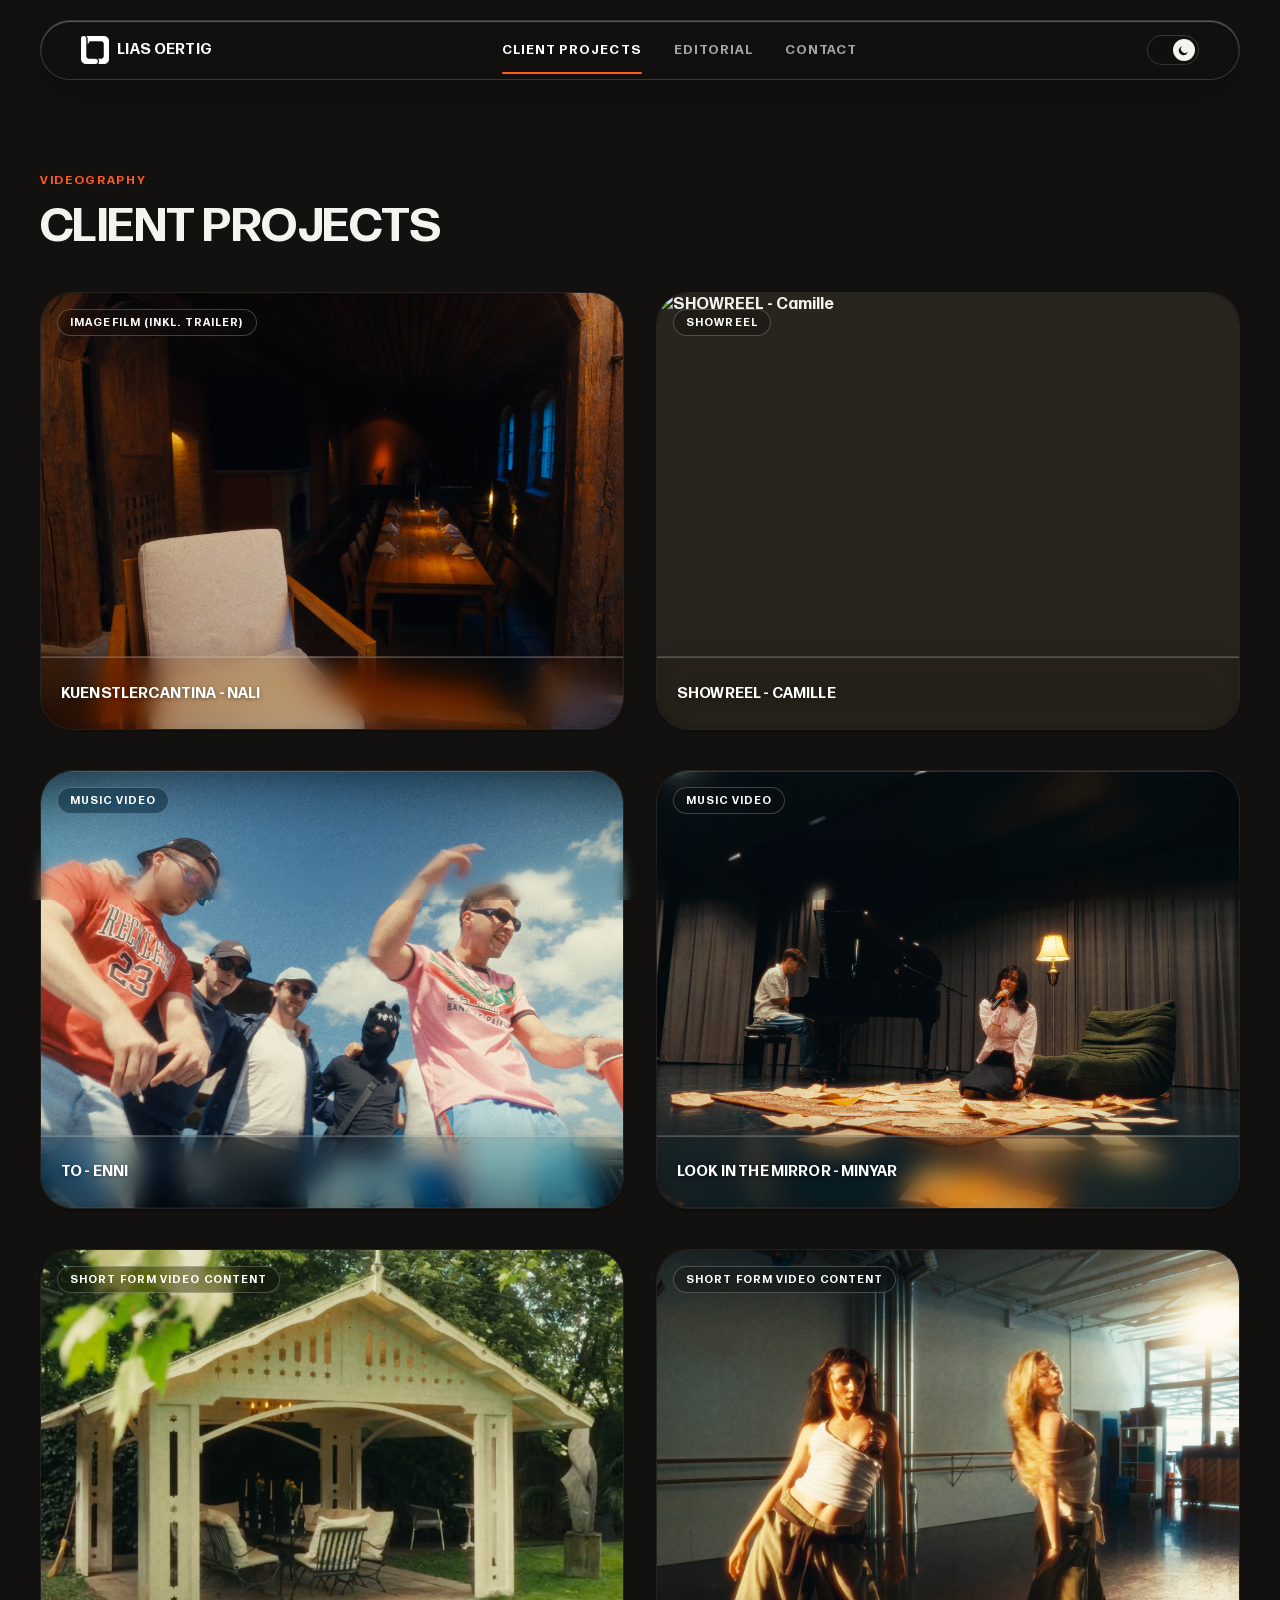
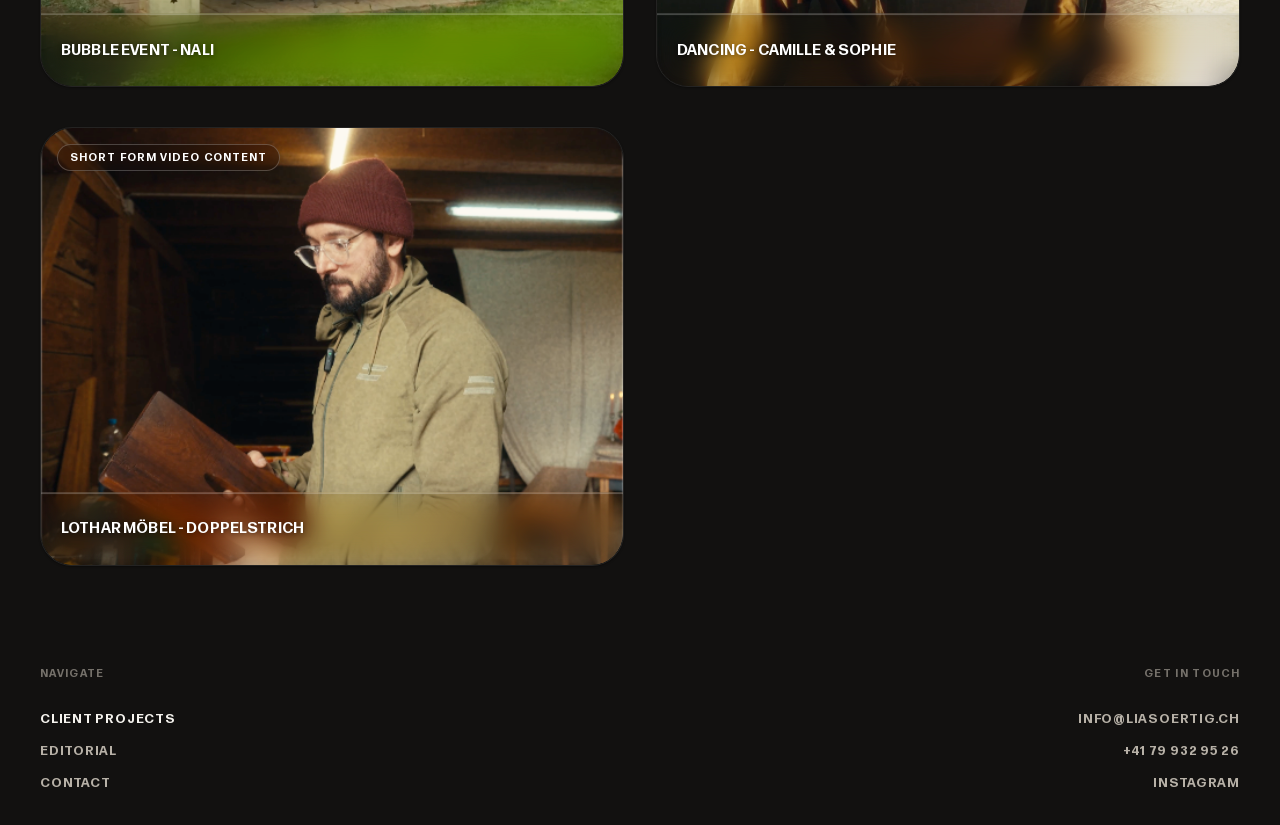
==== commit 65c75e7c: "d" ====
--- a/client-projects.html
+++ b/client-projects.html
@@ -38,7 +38,7 @@
   html{ background:#121110; }
   html[data-theme="light"]{ background:#faf9f6; }
 </style>
-<link rel="stylesheet" href="css/style.css?v=231">
+<link rel="stylesheet" href="css/style.css?v=232">
 </head>
 <body>
 
@@ -108,8 +108,8 @@
   </div>
 </footer>
 
-<script src="js/data.js?v=231"></script>
-<script src="js/main.js?v=231"></script>
+<script src="js/data.js?v=232"></script>
+<script src="js/main.js?v=232"></script>
 <script>
   PortfolioSite.renderGrid(document.getElementById("projects-grid"), [...PROJECTS].reverse(), { showCategory: true });
 </script>
--- a/css/style.css
+++ b/css/style.css
@@ -1,10 +1,40 @@
 /* ==========================================================================
    Lias Oertig — Portfolio Website
-   Vanilla CSS design system (ink/paper/accent, Space Grotesk/Archivo)
+   Vanilla CSS design system (ink/paper/accent, Forma DJR)
    Supports light + dark theme via :root[data-theme="dark"]
    ========================================================================== */
 
-@import url('https://fonts.googleapis.com/css2?family=Space+Grotesk:wght@500;600;700&family=Archivo:wght@400;500;600&display=swap');
+/* Forma DJR ships as separate optical-size cuts (smallest → largest:
+   Micro, Text, Deck, Display, Banner) rather than one family scaled up —
+   each is drawn for a specific size range, so using the size-matched cut
+   reads sharper than stretching one face across every point size. Only the
+   Bold weight of each is loaded, per the site-wide "bold everywhere" call:
+   Text for regular reading-size text, Display for headings/labels, Banner
+   for the oversized hero/loader titles (the biggest sizes on the site). */
+@font-face {
+  font-family: 'FormaDJRText';
+  src: url('../assets/fonts/FormaDJRText-Bold.woff2') format('woff2'),
+       url('../assets/fonts/FormaDJRText-Bold.woff') format('woff');
+  font-weight: 700;
+  font-style: normal;
+  font-display: swap;
+}
+@font-face {
+  font-family: 'FormaDJRDisplay';
+  src: url('../assets/fonts/FormaDJRDisplay-Bold.woff2') format('woff2'),
+       url('../assets/fonts/FormaDJRDisplay-Bold.woff') format('woff');
+  font-weight: 700;
+  font-style: normal;
+  font-display: swap;
+}
+@font-face {
+  font-family: 'FormaDJRBanner';
+  src: url('../assets/fonts/FormaDJRBanner-Bold.woff2') format('woff2'),
+       url('../assets/fonts/FormaDJRBanner-Bold.woff') format('woff');
+  font-weight: 700;
+  font-style: normal;
+  font-display: swap;
+}
 
 /* ---------- Tokens ---------- */
 :root{
@@ -30,9 +60,13 @@
   --shadow-lg: 0 18px 48px rgba(22,21,19,0.16);
   --scrim: rgba(18,17,16,0.86);
 
-  /* type */
-  --font-display: 'Space Grotesk', 'Helvetica Neue', Arial, sans-serif;
-  --font-body: 'Archivo', 'Helvetica Neue', Arial, sans-serif;
+  /* type — Forma DJR Bold throughout: Display for headings/labels, Text
+     for body copy, Banner reserved for the few oversized hero/loader
+     titles (see .hero-slide-title / .loader-word) rather than a variable
+     everything routes through, since those sizes are a one-off extreme. */
+  --font-display: 'FormaDJRDisplay', 'Helvetica Neue', Arial, sans-serif;
+  --font-body: 'FormaDJRText', 'Helvetica Neue', Arial, sans-serif;
+  --font-banner: 'FormaDJRBanner', 'FormaDJRDisplay', 'Helvetica Neue', Arial, sans-serif;
 
   /* spacing (4px scale) */
   --sp-1:4px; --sp-2:8px; --sp-3:12px; --sp-4:16px; --sp-5:20px; --sp-6:24px;
@@ -321,7 +355,9 @@
 .loader-word{
   position:relative;
   display:flex; align-items:center; justify-content:center;
-  font-family:var(--font-display); font-weight:700; text-transform:uppercase;
+  /* Biggest text on the site (up to 190px) — the Banner cut is drawn for
+     exactly this size range, unlike Display which is tuned smaller. */
+  font-family:var(--font-banner); font-weight:700; text-transform:uppercase;
   font-size:clamp(44px,11.5vw,190px);
   letter-spacing:-0.01em; line-height:0.92;
   color:var(--text-1);
@@ -504,6 +540,9 @@
    same container — nudge the eyebrow right to match what the eye expects. */
 .hero-slide-eyebrow{ color:rgba(255,255,255,0.85); margin-left:clamp(3px, 0.7vw, 10px); }
 .hero-slide-title{
+  /* Same reasoning as .loader-word — this runs up to 140px, well into
+     Banner's intended size range rather than Display's. */
+  font-family:var(--font-banner);
   font-size:clamp(48px,9vw,140px);
   color:#fff;
   line-height:0.92; letter-spacing:-0.01em;
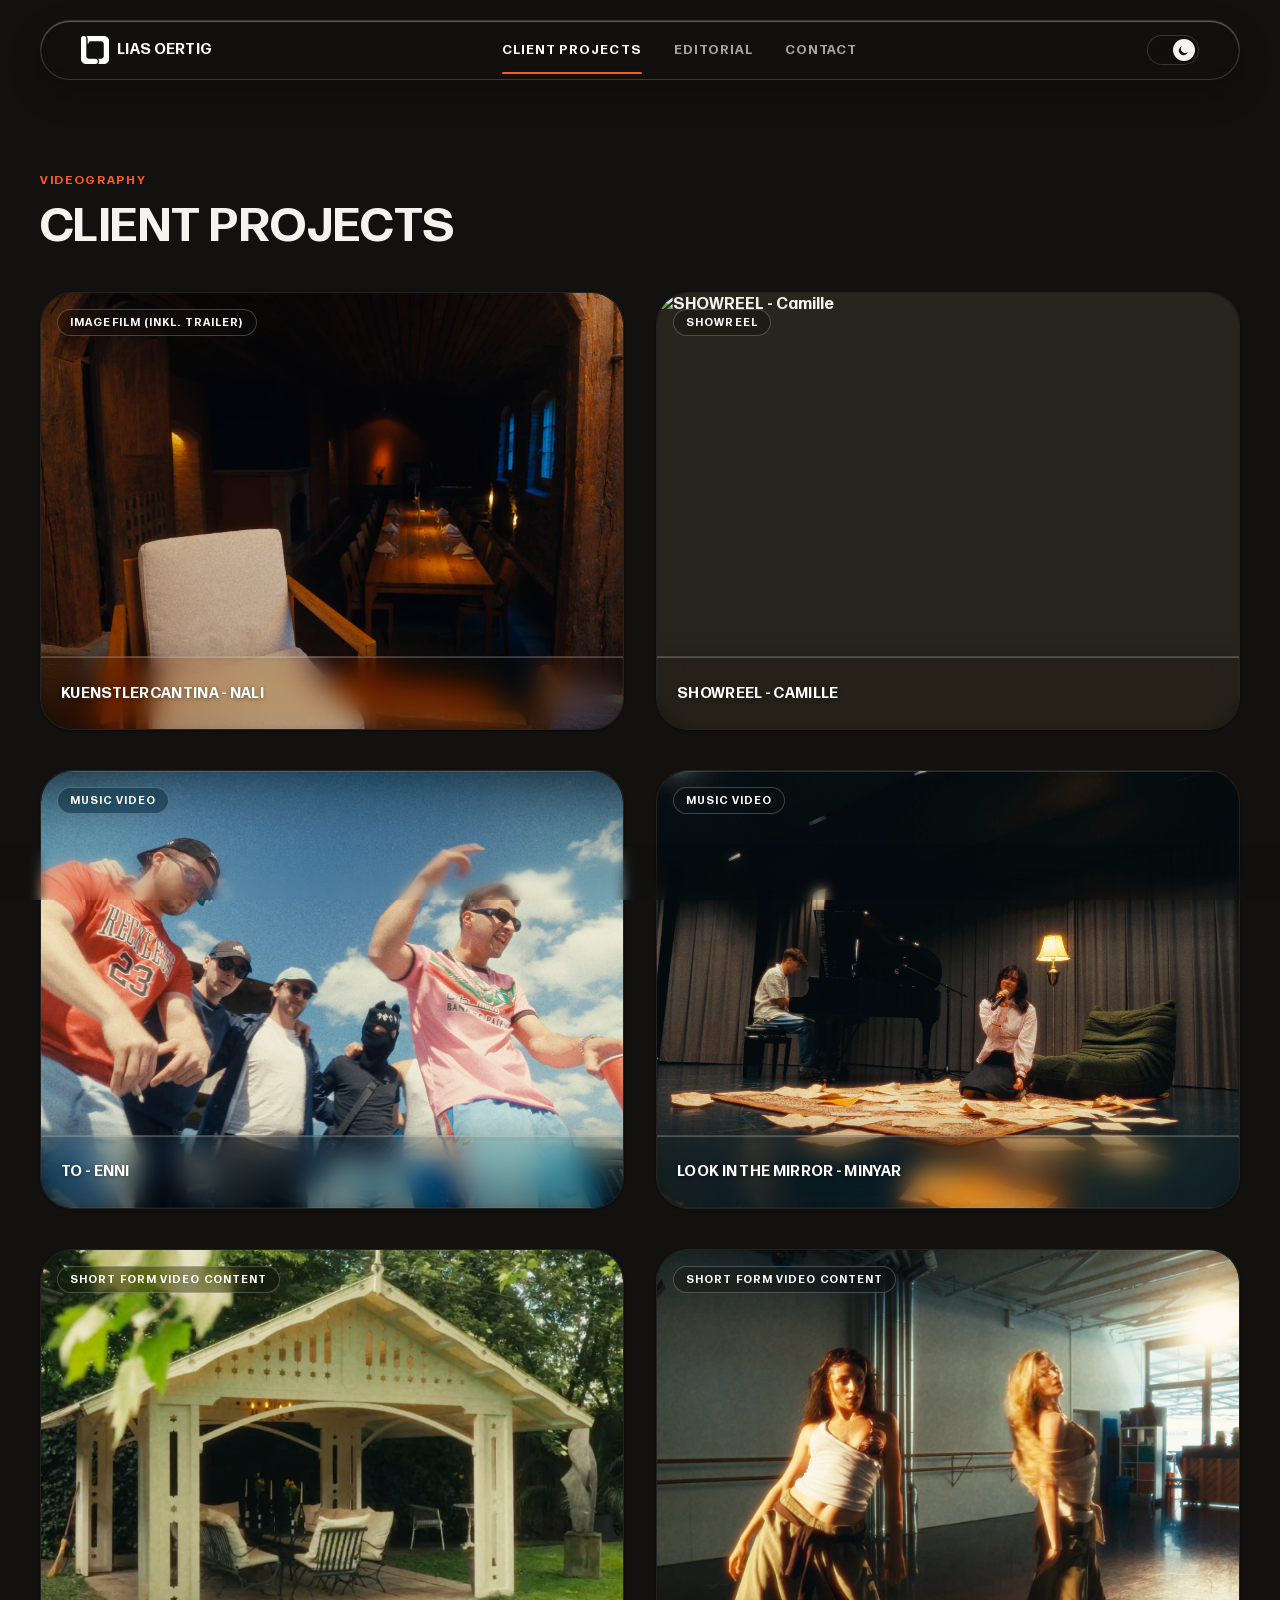
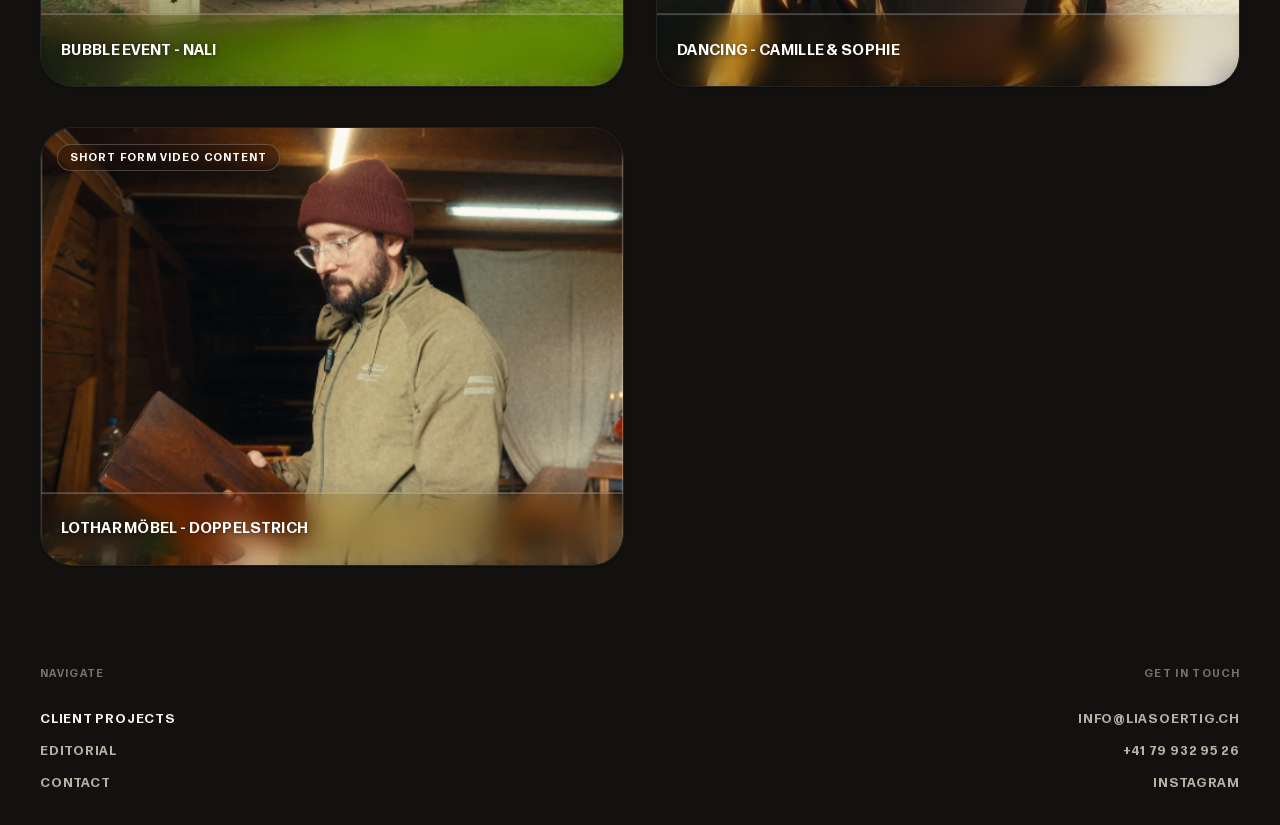
==== commit 8ecfedb9: "s" ====
--- a/client-projects.html
+++ b/client-projects.html
@@ -38,7 +38,7 @@
   html{ background:#121110; }
   html[data-theme="light"]{ background:#faf9f6; }
 </style>
-<link rel="stylesheet" href="css/style.css?v=232">
+<link rel="stylesheet" href="css/style.css?v=233">
 </head>
 <body>
 
@@ -108,8 +108,8 @@
   </div>
 </footer>
 
-<script src="js/data.js?v=232"></script>
-<script src="js/main.js?v=232"></script>
+<script src="js/data.js?v=233"></script>
+<script src="js/main.js?v=233"></script>
 <script>
   PortfolioSite.renderGrid(document.getElementById("projects-grid"), [...PROJECTS].reverse(), { showCategory: true });
 </script>
--- a/css/style.css
+++ b/css/style.css
@@ -135,7 +135,7 @@
 h1,h2,h3,h4{
   font-family:var(--font-display);
   text-transform:uppercase;
-  letter-spacing:0.01em;
+  letter-spacing:0.03em;
   line-height:1.02;
   margin:0;
   font-weight:700;
@@ -359,7 +359,7 @@
      exactly this size range, unlike Display which is tuned smaller. */
   font-family:var(--font-banner); font-weight:700; text-transform:uppercase;
   font-size:clamp(44px,11.5vw,190px);
-  letter-spacing:-0.01em; line-height:0.92;
+  letter-spacing:0.01em; line-height:0.92;
   color:var(--text-1);
 }
 .lw-half{
@@ -545,7 +545,7 @@
   font-family:var(--font-banner);
   font-size:clamp(48px,9vw,140px);
   color:#fff;
-  line-height:0.92; letter-spacing:-0.01em;
+  line-height:0.92; letter-spacing:0.01em;
   /* Flex items default to a min-width equal to their own content's natural
      width, which can stop them from ever wrapping/shrinking inside the
      row — same fix as .card-title-glass h3 uses for the same reason. */
@@ -562,7 +562,13 @@
    is only as wide as title+gap+arrow, so justify-content has no real work
    left to do — kept as flex-start for clarity. */
 .hero-slide-title-row{
-  display:flex; align-items:center; justify-content:flex-start; gap:var(--sp-4);
+  /* flex-end, not center — "CLIENT PROJECTS" can wrap to 2 lines on a
+     narrow screen (mobile especially) while "EDITORIAL" stays 1 line, and
+     centering the arrow against the row's own height put it at a visibly
+     different height between the two tiles whenever one wrapped and the
+     other didn't. Anchoring to the last line's baseline keeps the arrow at
+     the same height regardless of how many lines the title above it takes. */
+  display:flex; align-items:flex-end; justify-content:flex-start; gap:var(--sp-4);
 }
 /* Always visible here — unlike the grid cards (which reveal on hover), the
    hero tiles are big enough that a hover-only arrow felt too subtle, and on
@@ -644,7 +650,7 @@
 .contact-row-main{ display:flex; flex-direction:column; gap:var(--sp-1); flex:1; min-width:0; }
 .contact-row-label{ font-family:var(--font-display); font-size:12px; font-weight:600; text-transform:uppercase; letter-spacing:0.08em; color:var(--text-2); }
 .contact-row-value{
-  font-size:clamp(22px,4vw,40px); font-family:var(--font-display); letter-spacing:-0.01em;
+  font-size:clamp(22px,4vw,40px); font-family:var(--font-display); letter-spacing:0.01em;
   transition:color 300ms var(--ease-ui);
 }
 .contact-row .arrow{
@@ -781,7 +787,7 @@
   display:flex; align-items:center; justify-content:space-between; gap:var(--sp-3);
 }
 .card-title-glass h3{
-  font-size:15px; line-height:1.28; letter-spacing:0.01em; color:#fff;
+  font-size:15px; line-height:1.28; letter-spacing:0.02em; color:#fff;
   text-shadow:0 1px 4px rgba(0,0,0,0.4);
   min-width:0;
 }
@@ -882,9 +888,12 @@
   background:rgba(var(--glass-rgb),0.7);
   backdrop-filter:blur(10px); -webkit-backdrop-filter:blur(10px);
 }
-.modal-header h2{ font-size:clamp(22px,2.6vw,32px); }
+/* Normal capitalization inside the popup specifically (title, subtitle,
+   tabs, "coming soon" note) — everything else on the site (nav, eyebrows,
+   tags, buttons, footer) keeps the small-caps uppercase treatment. */
+.modal-header h2{ font-size:clamp(22px,2.6vw,32px); text-transform:none; }
 .modal-header .modal-sub{
-  font-family:var(--font-display); text-transform:uppercase; letter-spacing:0.06em;
+  font-family:var(--font-display); text-transform:none; letter-spacing:0.02em;
   color:var(--text-2); font-size:12px; margin-top:var(--sp-2);
 }
 .modal-close{
@@ -1002,7 +1011,7 @@
 }
 .modal-tabs[hidden]{ display:none; }
 .modal-tabs button{
-  font-family:var(--font-display); font-size:12px; font-weight:600; text-transform:uppercase; letter-spacing:0.08em;
+  font-family:var(--font-display); font-size:12px; font-weight:600; text-transform:none; letter-spacing:0.02em;
   padding:var(--sp-2) var(--sp-5); border-radius:var(--r-pill);
   background:var(--surface-2); border:1px solid var(--edge-a); color:var(--text-2);
   transition:background var(--dur-fast) var(--ease-ui), color var(--dur-fast) var(--ease-ui);
@@ -1049,7 +1058,7 @@
 }
 .coming-soon{
   width:100%; text-align:center;
-  font-family:var(--font-display); font-size:14px; letter-spacing:0.08em; text-transform:uppercase;
+  font-family:var(--font-display); font-size:14px; letter-spacing:0.02em; text-transform:none;
   color:var(--text-2);
 }
 
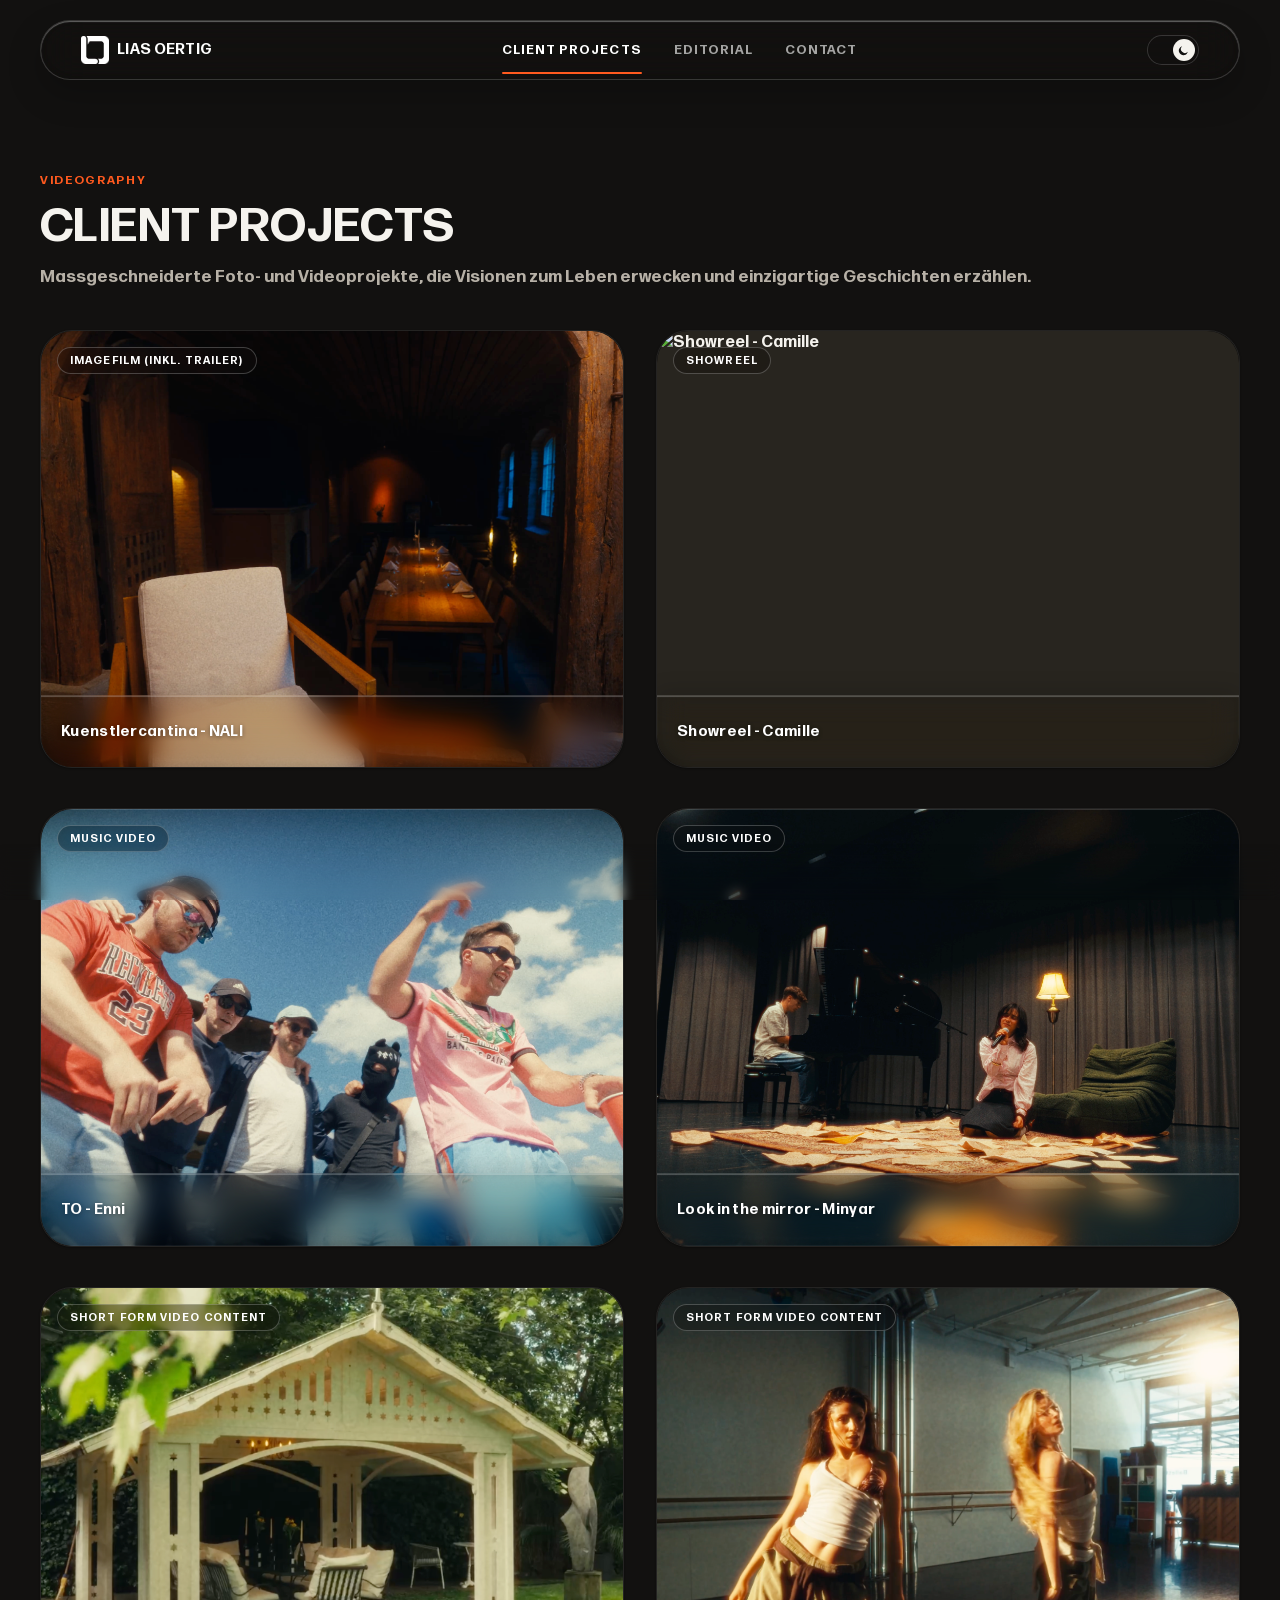
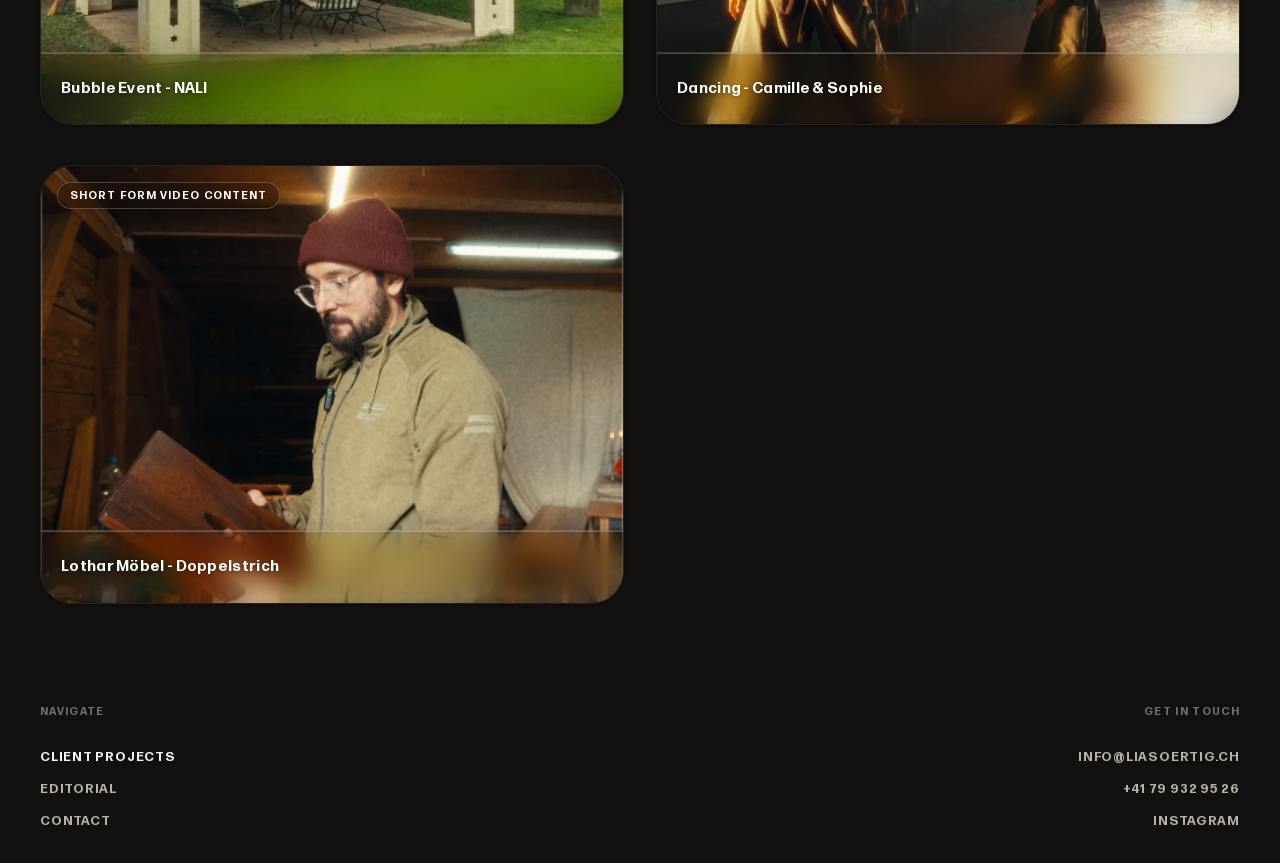
==== commit a767d81e: "Mhm" ====
--- a/client-projects.html
+++ b/client-projects.html
@@ -38,7 +38,7 @@
   html{ background:#121110; }
   html[data-theme="light"]{ background:#faf9f6; }
 </style>
-<link rel="stylesheet" href="css/style.css?v=233">
+<link rel="stylesheet" href="css/style.css?v=252">
 </head>
 <body>
 
@@ -79,6 +79,7 @@
       <div class="section-head">
         <p class="eyebrow">Videography</p>
         <h1>Client Projects</h1>
+        <p class="lead">Massgeschneiderte Foto- und Videoprojekte, die Visionen zum Leben erwecken und einzigartige Geschichten erzählen.</p>
       </div>
       <div class="grid" id="projects-grid"></div>
     </div>
@@ -108,8 +109,8 @@
   </div>
 </footer>
 
-<script src="js/data.js?v=233"></script>
-<script src="js/main.js?v=233"></script>
+<script src="js/data.js?v=252"></script>
+<script src="js/main.js?v=252"></script>
 <script>
   PortfolioSite.renderGrid(document.getElementById("projects-grid"), [...PROJECTS].reverse(), { showCategory: true });
 </script>
--- a/css/style.css
+++ b/css/style.css
@@ -512,18 +512,21 @@
              linear-gradient(0deg, rgba(12,11,10,0.82) 0%, rgba(12,11,10,0.1) 45%, rgba(12,11,10,0.3) 100%);
 }
 .hero-corner{
-  position:absolute; z-index:2;
-  width:26px; height:26px;
-  display:flex; align-items:center; justify-content:center;
-  font-family:var(--font-display); font-size:20px; font-weight:400;
-  color:rgba(255,255,255,0.55);
+  /* Removed per request — was a decorative "+" accent in each tile corner. */
+  display:none;
 }
 .hero-corner--tl{ top:var(--sp-6); left:var(--sp-6); }
 .hero-corner--tr{ top:var(--sp-6); right:var(--sp-6); }
 .hero-corner--bl{ bottom:var(--sp-6); left:var(--sp-6); }
 .hero-corner--br{ bottom:var(--sp-6); right:var(--sp-6); }
+/* The peeking (inactive) slide's own corner marks aren't clipped along with
+   its media (see the fromLayers/toLayers comment in initHeroSlides() in
+   main.js), so they'd otherwise always show at full strength right next to
+   the active slide's marks in the sliver, reading as a doubled "+ +" glitch.
+   Hide them on whichever slide is just peeking. */
+.hero-slide.is-peek-only .hero-corner{ opacity:0; }
 .hero-slide-caption{
-  position:absolute; z-index:2; left:var(--sp-8);
+  position:absolute; z-index:2; left:var(--sp-6);
   /* Caps how wide the title row is allowed to grow (long titles still wrap
      instead of overflowing the slide), but align-items:flex-start below
      keeps the row itself sized to its own content rather than stretching
@@ -531,14 +534,26 @@
      it stretch (the previous approach) put the arrow visually detached,
      almost a slide's-width away from the title text. */
   right:var(--sp-8);
-  bottom:108px;
+  /* Reduced from 108px — the tagline added below the title is a new,
+     lower-most child of this bottom-anchored flex column, so without this
+     compensation the whole block (and the title with it) simply shifted
+     upward by the tagline's height to make room. This brings the title
+     back to its original v234 position, with the tagline now occupying
+     the freed space beneath it instead of pushing the title up. */
+  bottom:40px;
   display:flex; flex-direction:column; align-items:flex-start; gap:2px;
 }
-/* The huge display font's "P"/"PH" glyphs carry noticeably more built-in
-   left-side bearing than the small eyebrow's letters, so at this scale the
-   two visually don't share a left edge even though both sit flush in the
-   same container — nudge the eyebrow right to match what the eye expects. */
-.hero-slide-eyebrow{ color:rgba(255,255,255,0.85); margin-left:clamp(3px, 0.7vw, 10px); }
+/* Optical alignment, not box alignment — a big round letter like the
+   title's "C" overshoots past its own flat box edge, so its optical
+   (non-overshoot) edge actually sits to the right of that box edge. A
+   straight-sided eyebrow line needs a matching positive nudge to land on
+   that same optical edge, not a flush margin:0. Small on purpose — adjust
+   further if a screenshot still shows it off. */
+/* Matches .hero-slide-tagline's font (Forma DJR Text) instead of the base
+   .eyebrow class's display font, so the two small lines in this caption
+   read as one consistent voice — text-transform:uppercase still comes from
+   .eyebrow itself, so the caps stay, only the typeface changes. */
+.hero-slide-eyebrow{ font-family:var(--font-body); color:var(--accent-500); margin-left:4px; }
 .hero-slide-title{
   /* Same reasoning as .loader-word — this runs up to 140px, well into
      Banner's intended size range rather than Display's. */
@@ -574,6 +589,29 @@
    hero tiles are big enough that a hover-only arrow felt too subtle, and on
    touch devices there's no hover at all to reveal it with anyway. */
 .hero-slide .arrow{ opacity:1; transform:translateX(0); background:var(--accent-500); border-color:var(--accent-500); }
+/* The arrow now flows inline at the end of the title's last line (it lives
+   inside the <h2> in the markup) and is centred on that line via
+   vertical-align, rather than sitting as a separate flex sibling anchored to
+   the row's baseline. The old baseline anchor dropped the small badge into the
+   bottom corner of the very large type, so it read as too low; centring it on
+   the line keeps it beside the last word (even when the title wraps to two
+   lines on mobile) and scales the offset with the clamped title size. */
+.hero-slide-title .arrow{
+  display:inline-flex;
+  vertical-align:middle;
+  position:relative;
+  top:-0.05em;         /* nudge up to the caps' optical centre (em = title size) */
+  margin-left:0.24em;  /* gap between title and arrow scales with the title */
+}
+.hero-slide-tagline{
+  font-family:var(--font-body);
+  font-size:15px;
+  line-height:1.3;
+  color:rgba(255,255,255,0.8);
+  margin-top:-10px; /* negative on top of the caption's 2px gap — the title's own line-height leaves empty space under the glyphs, so 0 still read as a visible gap */
+  margin-left:4px; /* same optical nudge as .hero-slide-eyebrow, see above */
+  max-width:32ch;
+}
 @media (min-width:701px){
   /* Photography peeks Projects in on the LEFT edge once it's the active
      slide (see the clip-path math in initHeroSlides()/update() in main.js)
@@ -582,7 +620,7 @@
      right on top of the clipped seam instead of clear of it. Only this
      slide needs the extra room; Projects peeks on the right instead, well
      away from its own left-aligned caption. */
-  .hero-slide--photography .hero-slide-caption{ left:calc(var(--sp-8) + 6vw); }
+  .hero-slide--photography .hero-slide-caption{ left:calc(var(--sp-6) + 6vw); }
 }
 @media (max-width:700px){
   .hero-slide-caption{ left:var(--sp-5); right:var(--sp-5); bottom:var(--sp-4); }
@@ -606,7 +644,7 @@
 }
 .section-head{ margin-bottom:var(--sp-10); }
 .section-head h1{ font-size:clamp(30px,4.5vw,48px); }
-.section-head p.lead{ font-family:var(--font-body); text-transform:none; font-size:17px; color:var(--text-2); margin-top:var(--sp-3); max-width:60ch; }
+.section-head p.lead{ font-family:var(--font-body); text-transform:none; font-size:17px; color:var(--text-2); margin-top:var(--sp-3); }
 
 /* ---------- Contact page ---------- */
 .contact-section{ position:relative; overflow:hidden; }
@@ -787,6 +825,11 @@
   display:flex; align-items:center; justify-content:space-between; gap:var(--sp-3);
 }
 .card-title-glass h3{
+  /* Overrides the global h1-h4 uppercase rule — these titles are now
+     written in proper Title Case in data.js (was previously typed in ALL
+     CAPS specifically to match this rule), so the forced transform would
+     undo that. */
+  text-transform:none;
   font-size:15px; line-height:1.28; letter-spacing:0.02em; color:#fff;
   text-shadow:0 1px 4px rgba(0,0,0,0.4);
   min-width:0;
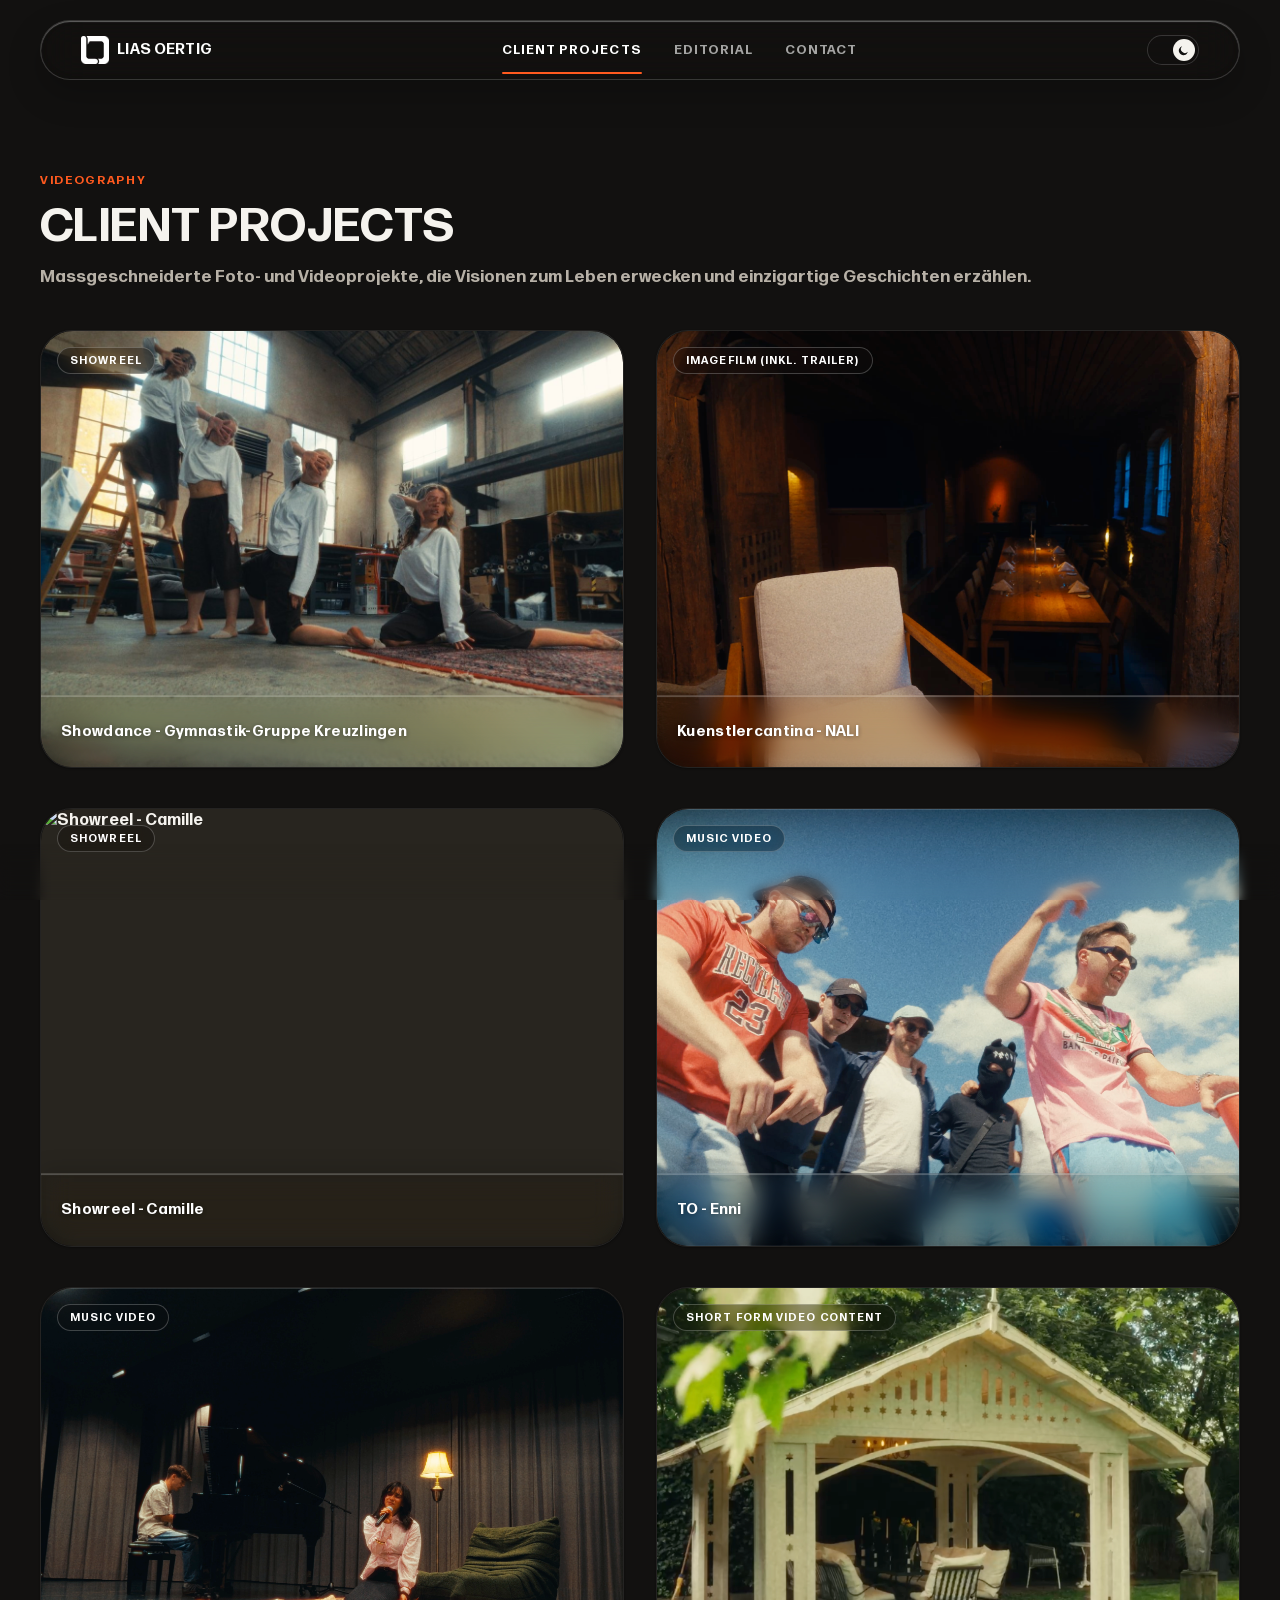
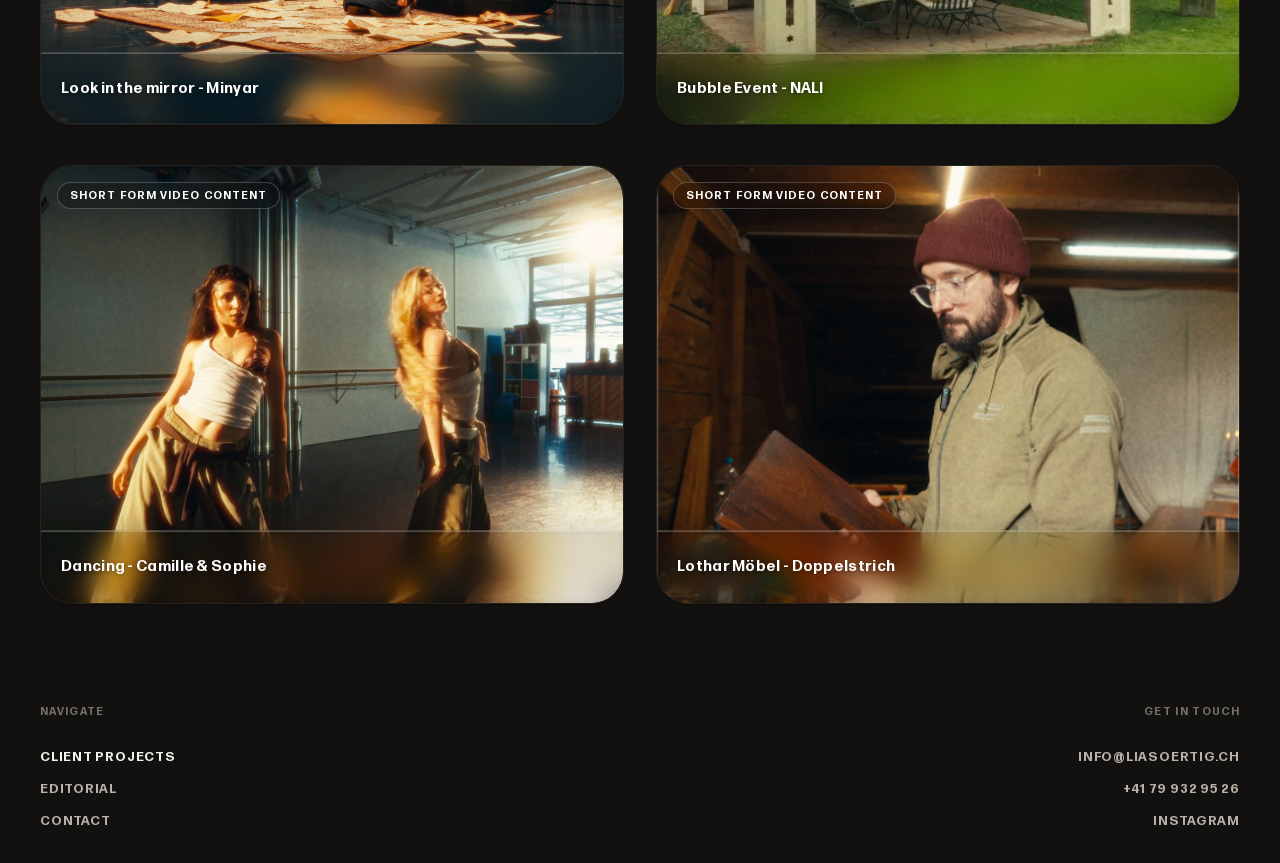
==== commit 8563d9ee: "C" ====
--- a/client-projects.html
+++ b/client-projects.html
@@ -38,7 +38,7 @@
   html{ background:#121110; }
   html[data-theme="light"]{ background:#faf9f6; }
 </style>
-<link rel="stylesheet" href="css/style.css?v=252">
+<link rel="stylesheet" href="css/style.css?v=256">
 </head>
 <body>
 
@@ -109,8 +109,8 @@
   </div>
 </footer>
 
-<script src="js/data.js?v=252"></script>
-<script src="js/main.js?v=252"></script>
+<script src="js/data.js?v=256"></script>
+<script src="js/main.js?v=256"></script>
 <script>
   PortfolioSite.renderGrid(document.getElementById("projects-grid"), [...PROJECTS].reverse(), { showCategory: true });
 </script>
--- a/css/style.css
+++ b/css/style.css
@@ -608,7 +608,7 @@
   font-size:15px;
   line-height:1.3;
   color:rgba(255,255,255,0.8);
-  margin-top:-10px; /* negative on top of the caption's 2px gap — the title's own line-height leaves empty space under the glyphs, so 0 still read as a visible gap */
+  margin-top:0; /* per-breakpoint override below — the negative desktop nudge doesn't work at mobile's much smaller title size */
   margin-left:4px; /* same optical nudge as .hero-slide-eyebrow, see above */
   max-width:32ch;
 }
@@ -621,12 +621,23 @@
      slide needs the extra room; Projects peeks on the right instead, well
      away from its own left-aligned caption. */
   .hero-slide--photography .hero-slide-caption{ left:calc(var(--sp-6) + 6vw); }
+  /* Negative on top of the caption's 2px gap — the title's own line-height
+     leaves empty space under the glyphs at this large font-size, so 0 still
+     read as a visible gap. Desktop-only: at mobile's much smaller title size
+     this same value overshoots and crowds/overlaps the title. */
+  .hero-slide-tagline{ margin-top:-10px; }
 }
 @media (max-width:700px){
   .hero-slide-caption{ left:var(--sp-5); right:var(--sp-5); bottom:var(--sp-4); }
   /* The "+" corner marks were a desktop-only decorative touch — on the
      smaller mobile cards they just added clutter, so hide them entirely. */
   .hero-corner{ display:none; }
+  /* Titles like "Client Projects" wrap to two lines on narrow screens (see
+     .hero-slide-title-row's comment above), so the tagline needs its own
+     breathing room below the last line rather than the desktop's negative
+     pull-up — and a smaller size/width so it doesn't compete with the much
+     bigger title for attention on a small card. */
+  .hero-slide-tagline{ font-size:13px; line-height:1.4; margin-top:4px; max-width:26ch; }
 }
 
 /* ---------- Section ---------- */
